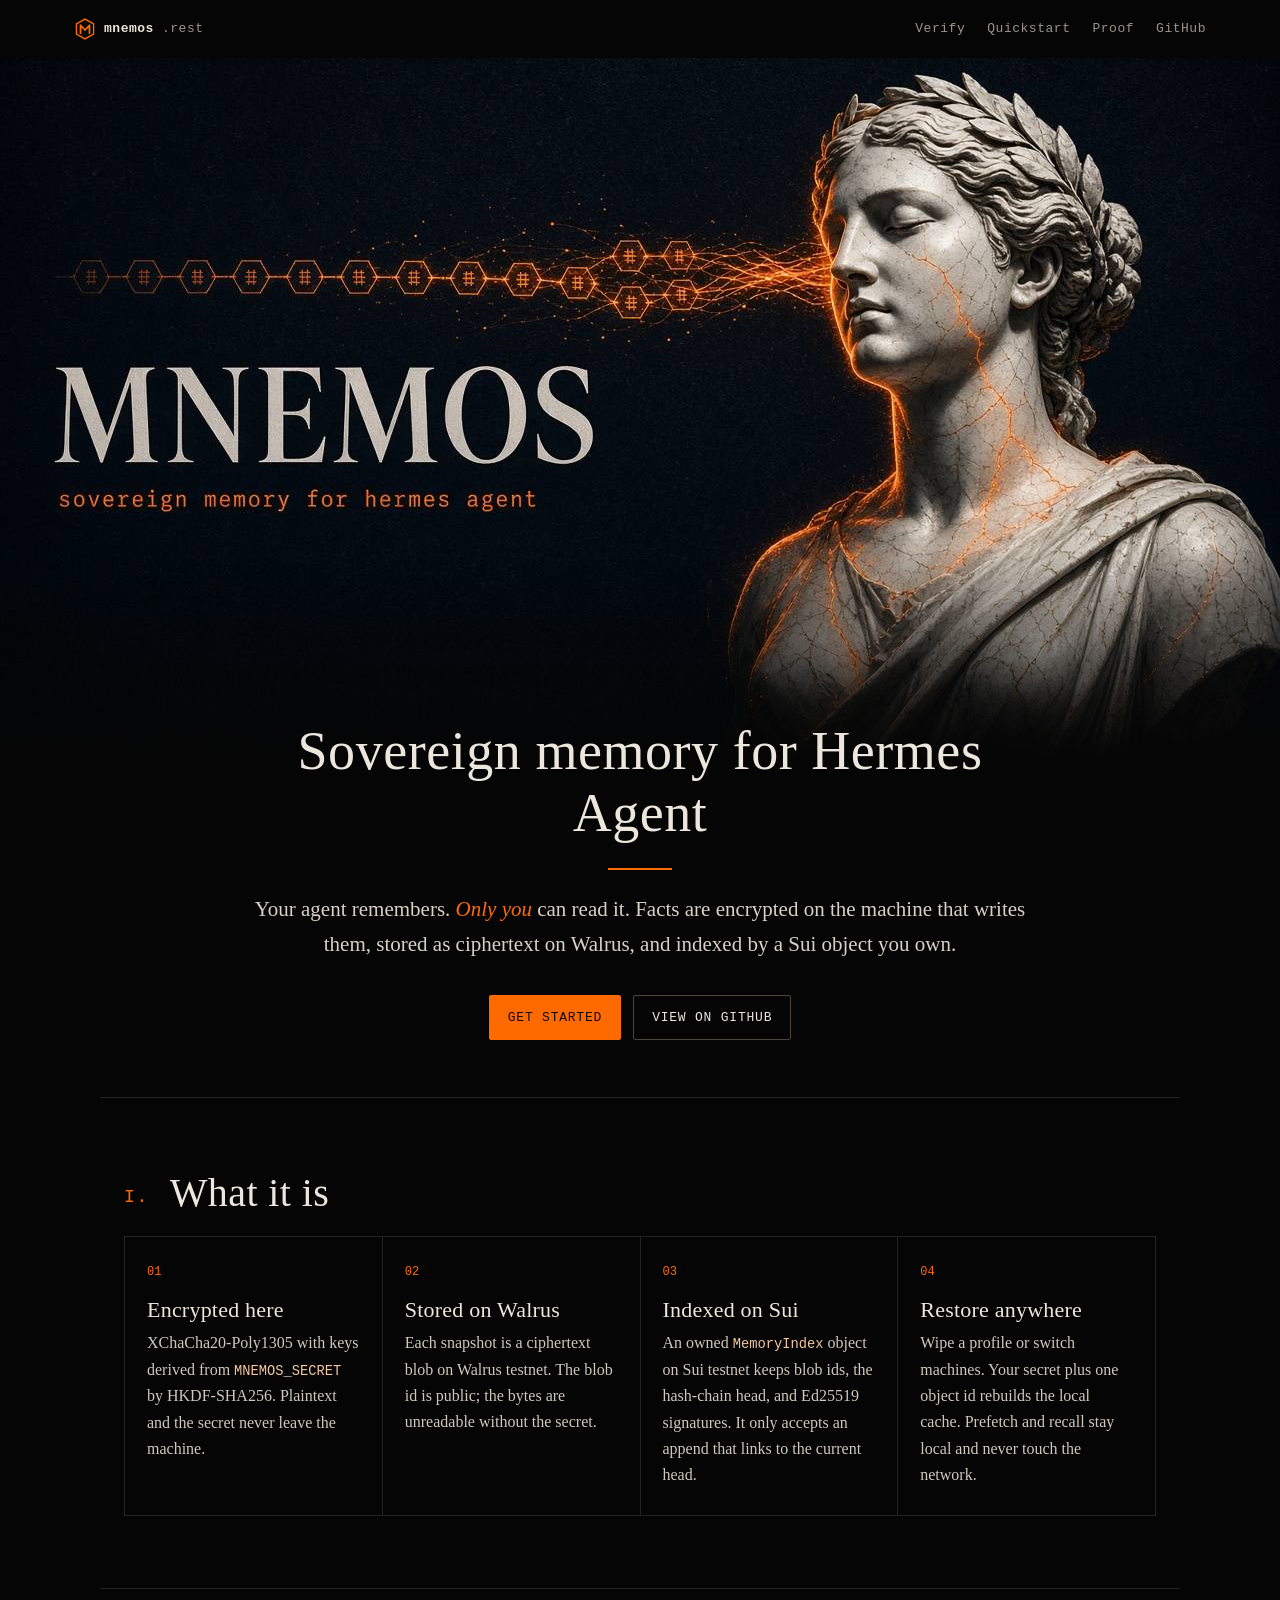
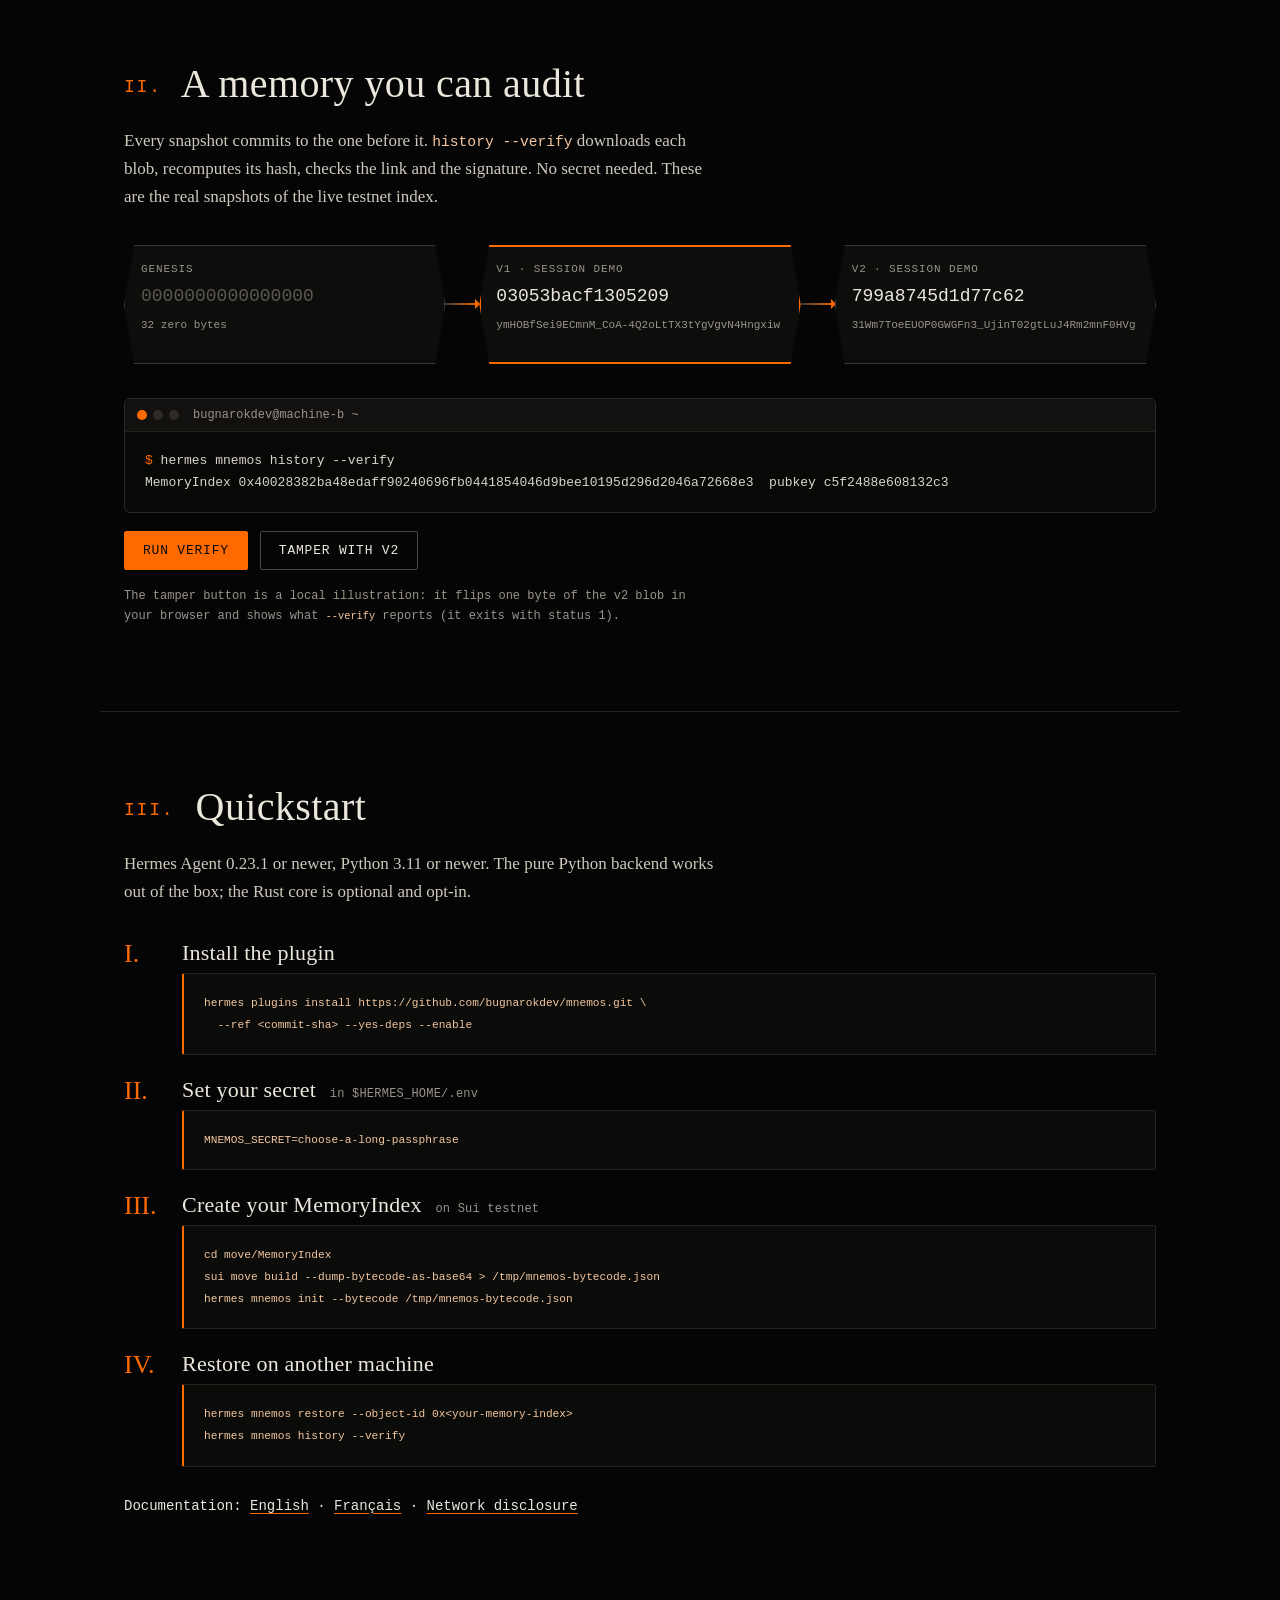
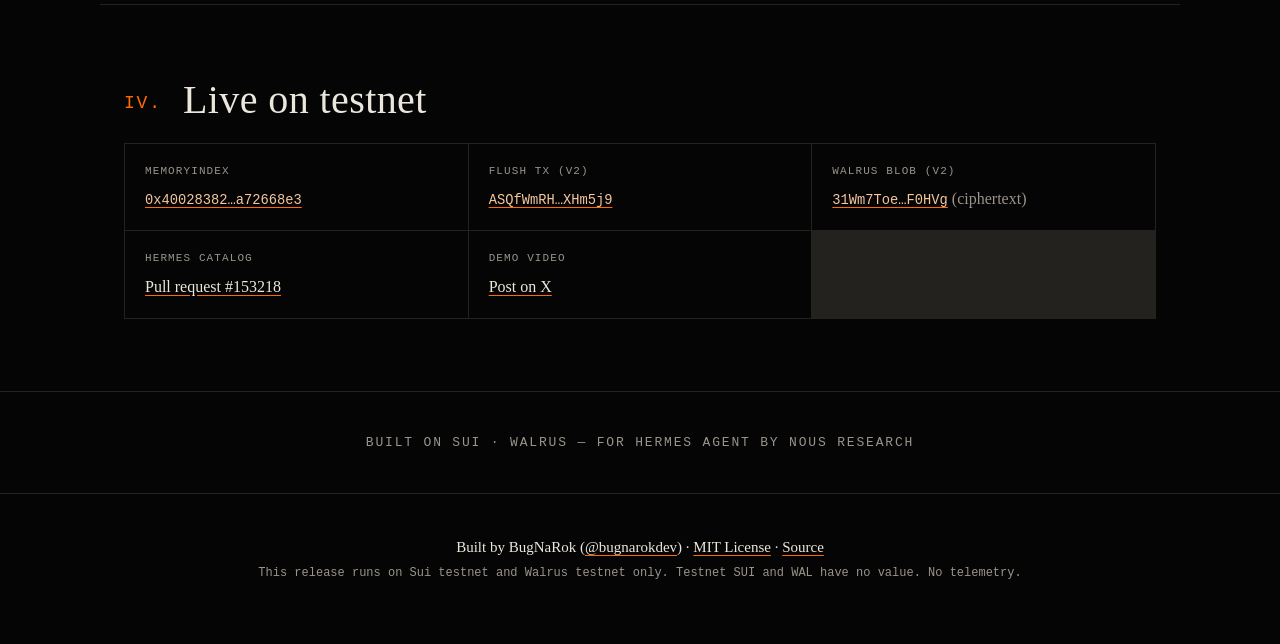
==== index.html @ a29acb84 "Mnemos website for mnemos.rest" ====
<!doctype html>
<html lang="en">
<head>
<meta charset="utf-8">
<meta name="viewport" content="width=device-width, initial-scale=1">
<title>Mnemos · Sovereign memory for Hermes Agent</title>
<meta name="description" content="Mnemos is a memory provider plugin for Hermes Agent: encrypted on your machine, ciphertext blobs on Walrus testnet, a MemoryIndex object on Sui testnet, restorable anywhere.">
<meta name="theme-color" content="#050505">
<link rel="canonical" href="https://mnemos.rest/">
<link rel="icon" href="favicon.svg" type="image/svg+xml">
<meta property="og:type" content="website">
<meta property="og:url" content="https://mnemos.rest/">
<meta property="og:title" content="Mnemos · Sovereign memory for Hermes Agent">
<meta property="og:description" content="Encrypted on your machine. Stored on Walrus. Indexed on Sui. Restore anywhere with your secret and one object id.">
<meta property="og:image" content="https://mnemos.rest/cover.jpg">
<meta property="og:image:width" content="1280">
<meta property="og:image:height" content="720">
<meta property="og:image:alt" content="A marble statue with orange cracks, a chain of hexagonal hash blocks flowing into her mind, and the word MNEMOS.">
<meta name="twitter:card" content="summary_large_image">
<meta name="twitter:site" content="@bugnarokdev">
<meta name="twitter:title" content="Mnemos · Sovereign memory for Hermes Agent">
<meta name="twitter:description" content="Encrypted on your machine. Stored on Walrus. Indexed on Sui. Restore anywhere.">
<meta name="twitter:image" content="https://mnemos.rest/cover.jpg">
<link rel="stylesheet" href="style.css">
</head>
<body>
<a class="skip" href="#main">Skip to content</a>

<header class="hero">
  <nav class="top" aria-label="Primary">
    <a class="brand" href="#top" aria-label="Mnemos home"><img src="favicon.svg" alt="" width="22" height="22"> mnemos<span class="dim">.rest</span></a>
    <ul>
      <li><a href="#chain">Verify</a></li>
      <li><a href="#quickstart">Quickstart</a></li>
      <li><a href="#proof">Proof</a></li>
      <li><a href="https://github.com/bugnarokdev/mnemos">GitHub</a></li>
    </ul>
  </nav>
  <figure class="cover" id="top">
    <picture>
      <source media="(max-width: 820px)" srcset="cover-800.jpg">
      <img src="cover.jpg" width="1280" height="720" alt="A marble statue with orange cracks, a chain of hexagonal hash blocks flowing into her mind, beside the word MNEMOS and the line: sovereign memory for hermes agent." fetchpriority="high">
    </picture>
  </figure>
  <div class="intro">
    <h1><span class="sr">Mnemos: </span>Sovereign memory for Hermes Agent</h1>
    <p class="lede">Your agent remembers. <em>Only you</em> can read it. Facts are encrypted on the machine that writes them, stored as ciphertext on Walrus, and indexed by a Sui object you own.</p>
    <p class="cta">
      <a class="btn" href="#quickstart">Get started</a>
      <a class="btn ghost" href="https://github.com/bugnarokdev/mnemos">View on GitHub</a>
    </p>
  </div>
</header>

<main id="main">

<section class="pillars" aria-labelledby="what">
  <h2 id="what"><span class="num">I.</span> What it is</h2>
  <ol class="grid">
    <li>
      <h3>Encrypted here</h3>
      <p>XChaCha20-Poly1305 with keys derived from <code>MNEMOS_SECRET</code> by HKDF-SHA256. Plaintext and the secret never leave the machine.</p>
    </li>
    <li>
      <h3>Stored on Walrus</h3>
      <p>Each snapshot is a ciphertext blob on Walrus testnet. The blob id is public; the bytes are unreadable without the secret.</p>
    </li>
    <li>
      <h3>Indexed on Sui</h3>
      <p>An owned <code>MemoryIndex</code> object on Sui testnet keeps blob ids, the hash-chain head, and Ed25519 signatures. It only accepts an append that links to the current head.</p>
    </li>
    <li>
      <h3>Restore anywhere</h3>
      <p>Wipe a profile or switch machines. Your secret plus one object id rebuilds the local cache. Prefetch and recall stay local and never touch the network.</p>
    </li>
  </ol>
</section>

<section class="chain" id="chain" aria-labelledby="chain-h">
  <h2 id="chain-h"><span class="num">II.</span> A memory you can audit</h2>
  <p class="sub">Every snapshot commits to the one before it. <code>history --verify</code> downloads each blob, recomputes its hash, checks the link and the signature. No secret needed. These are the real snapshots of the live testnet index.</p>

  <div class="links" role="list" aria-label="Hash chain">
    <div class="block genesis" role="listitem">
      <span class="k">genesis</span>
      <span class="h">0000000000000000</span>
      <span class="b">32 zero bytes</span>
    </div>
    <span class="arrow" aria-hidden="true"></span>
    <div class="block" role="listitem" data-v="1">
      <span class="k">v1 · session demo</span>
      <span class="h">03053bacf1305209</span>
      <span class="b" title="Walrus blob id">ymHOBfSei9ECmnM_CoA-4Q2oLtTX3tYgVgvN4Hngxiw</span>
      <span class="st" aria-live="off"></span>
    </div>
    <span class="arrow" aria-hidden="true"></span>
    <div class="block" role="listitem" data-v="2">
      <span class="k">v2 · session demo</span>
      <span class="h">799a8745d1d77c62</span>
      <span class="b" title="Walrus blob id">31Wm7ToeEUOP0GWGFn3_UjinT02gtLuJ4Rm2mnF0HVg</span>
      <span class="st" aria-live="off"></span>
    </div>
  </div>

  <div class="term" role="region" aria-label="Terminal">
    <div class="bar"><i></i><i></i><i></i><span>bugnarokdev@machine-b ~</span></div>
<pre id="out" aria-live="polite"><span class="p">$</span> hermes mnemos history --verify
MemoryIndex 0x40028382ba48edaff90240696fb0441854046d9bee10195d296d2046a72668e3  pubkey c5f2488e608132c3
v1    <b class="ok">OK</b>     03053bacf1305209  blob ymHOBfSei9ECmnM_CoA-4Q2oLtTX3tYgVgvN4Hngxiw
v2    <b class="ok">OK</b>     799a8745d1d77c62  blob 31Wm7ToeEUOP0GWGFn3_UjinT02gtLuJ4Rm2mnF0HVg
<b class="ok">OK: 2 versions verified</b></pre>
  </div>
  <p class="controls">
    <button type="button" id="run" class="btn">Run verify</button>
    <button type="button" id="tamper" class="btn ghost" aria-pressed="false">Tamper with v2</button>
  </p>
  <p class="note">The tamper button is a local illustration: it flips one byte of the v2 blob in your browser and shows what <code>--verify</code> reports (it exits with status 1).</p>
</section>

<section class="quick" id="quickstart" aria-labelledby="qs">
  <h2 id="qs"><span class="num">III.</span> Quickstart</h2>
  <p class="sub">Hermes Agent 0.23.1 or newer, Python 3.11 or newer. The pure Python backend works out of the box; the Rust core is optional and opt-in.</p>
  <ol class="steps">
    <li>
      <h3>Install the plugin</h3>
<pre><code>hermes plugins install https://github.com/bugnarokdev/mnemos.git \
  --ref &lt;commit-sha&gt; --yes-deps --enable</code></pre>
    </li>
    <li>
      <h3>Set your secret <span class="dim">in $HERMES_HOME/.env</span></h3>
<pre><code>MNEMOS_SECRET=choose-a-long-passphrase</code></pre>
    </li>
    <li>
      <h3>Create your MemoryIndex <span class="dim">on Sui testnet</span></h3>
<pre><code>cd move/MemoryIndex
sui move build --dump-bytecode-as-base64 &gt; /tmp/mnemos-bytecode.json
hermes mnemos init --bytecode /tmp/mnemos-bytecode.json</code></pre>
    </li>
    <li>
      <h3>Restore on another machine</h3>
<pre><code>hermes mnemos restore --object-id 0x&lt;your-memory-index&gt;
hermes mnemos history --verify</code></pre>
    </li>
  </ol>
  <p class="docs">Documentation: <a href="https://github.com/bugnarokdev/mnemos/tree/main/docs/en">English</a> · <a href="https://github.com/bugnarokdev/mnemos/tree/main/docs/fr" hreflang="fr">Français</a> · <a href="https://github.com/bugnarokdev/mnemos#network-disclosure">Network disclosure</a></p>
</section>

<section class="proof" id="proof" aria-labelledby="pf">
  <h2 id="pf"><span class="num">IV.</span> Live on testnet</h2>
  <dl>
    <div><dt>MemoryIndex</dt><dd><a href="https://suiscan.xyz/testnet/object/0x40028382ba48edaff90240696fb0441854046d9bee10195d296d2046a72668e3"><code>0x40028382…a72668e3</code></a></dd></div>
    <div><dt>Flush tx (v2)</dt><dd><a href="https://suiscan.xyz/testnet/tx/ASQfWmRHPvsRpGXAr69Sm8WX4dKEqcAy5w2LnbXHm5j9"><code>ASQfWmRH…XHm5j9</code></a></dd></div>
    <div><dt>Walrus blob (v2)</dt><dd><a href="https://aggregator.walrus-testnet.walrus.space/v1/blobs/31Wm7ToeEUOP0GWGFn3_UjinT02gtLuJ4Rm2mnF0HVg"><code>31Wm7Toe…F0HVg</code></a> <span class="dim">(ciphertext)</span></dd></div>
    <div><dt>Hermes catalog</dt><dd><a href="https://github.com/NousResearch/hermes-agent/pull/153218">Pull request #153218</a></dd></div>
    <div><dt>Demo video</dt><dd><a href="https://x.com/bugnarokdev/status/2120415906962583646">Post on X</a></dd></div>
  </dl>
</section>

<p class="built">Built on Sui · Walrus — for Hermes Agent by Nous Research</p>

</main>

<footer>
  <p>Built by BugNaRok (<a href="https://x.com/bugnarokdev">@bugnarokdev</a>) · <a href="https://github.com/bugnarokdev/mnemos/blob/main/LICENSE">MIT License</a> · <a href="https://github.com/bugnarokdev/mnemos">Source</a></p>
  <p class="dim">This release runs on Sui testnet and Walrus testnet only. Testnet SUI and WAL have no value. No telemetry.</p>
</footer>

<script src="app.js" defer></script>
</body>
</html>
---- style.css ----
:root {
  --bg: #050505;
  --bg2: #0d0d0c;
  --ink: #ece7dc;
  --mute: #9a948a;
  --line: #24221f;
  --or: #FF6A00;
  --ok: #7bd88f;
  --bad: #ff5a4a;
  --serif: "Cormorant Garamond", "EB Garamond", Garamond, "Iowan Old Style", "Palatino Linotype", Palatino, "Book Antiqua", Georgia, serif;
  --mono: ui-monospace, "JetBrains Mono", "SFMono-Regular", Menlo, Consolas, "Liberation Mono", monospace;
}
* { box-sizing: border-box; }
html { scroll-behavior: smooth; }
body {
  margin: 0;
  background: var(--bg);
  color: var(--ink);
  font: 17px/1.65 var(--serif);
  -webkit-font-smoothing: antialiased;
  background-image: radial-gradient(1200px 600px at 80% -10%, rgba(255,106,0,.07), transparent 60%);
}
a { color: var(--ink); text-decoration-color: var(--or); text-underline-offset: 3px; }
a:hover { color: var(--or); }
a:focus-visible, button:focus-visible { outline: 2px solid var(--or); outline-offset: 3px; }
code, pre, .k, .h, .b, .st, nav, .num, .btn, dt, .built, .note { font-family: var(--mono); }
code { font-size: .86em; color: #f4c79f; }
.dim { color: var(--mute); font-weight: 400; }
.sr { position: absolute; width: 1px; height: 1px; overflow: hidden; clip: rect(0 0 0 0); white-space: nowrap; }
.skip { position: absolute; left: -999px; top: 0; background: var(--or); color: #000; padding: .5em 1em; z-index: 10; }
.skip:focus { left: 1em; }

.top {
  display: flex; justify-content: space-between; align-items: center;
  max-width: 1180px; margin: 0 auto; padding: 18px 24px; font-size: 13px; letter-spacing: .04em;
}
.brand { display: inline-flex; align-items: center; gap: 8px; text-decoration: none; font-weight: 600; }
.top ul { display: flex; gap: 22px; list-style: none; margin: 0; padding: 0; }
.top ul a { text-decoration: none; color: var(--mute); }
.top ul a:hover { color: var(--or); }

.cover { margin: 0; position: relative; }
.cover img { display: block; width: 100%; height: auto; max-height: 78vh; object-fit: cover; object-position: center; }
.cover::after { content: ""; position: absolute; inset: auto 0 0 0; height: 30%; background: linear-gradient(transparent, var(--bg)); }

.intro { max-width: 820px; margin: -40px auto 0; padding: 0 24px 40px; position: relative; text-align: center; }
h1, h2, h3 { font-weight: 500; letter-spacing: .01em; line-height: 1.15; }
h1 { font-size: clamp(30px, 4.6vw, 54px); margin: 0 0 .4em; }
h1::after { content: ""; display: block; width: 64px; height: 2px; background: var(--or); margin: .45em auto 0; }
.lede { font-size: clamp(18px, 2vw, 21px); color: #d8d2c6; margin: 0 auto 1.6em; }
.lede em { color: var(--or); font-style: italic; }
.cta, .controls { display: flex; gap: 12px; justify-content: center; flex-wrap: wrap; }

.btn {
  display: inline-block; font-size: 13px; letter-spacing: .06em; text-transform: uppercase;
  padding: 11px 18px; border: 1px solid var(--or); background: var(--or); color: #0a0a0a;
  text-decoration: none; border-radius: 2px; transition: background .2s, color .2s;
}
.btn:hover { background: transparent; color: var(--or); }
.btn.ghost { background: transparent; color: var(--ink); border-color: #4a463f; }
.btn.ghost:hover { border-color: var(--or); color: var(--or); }

main section { max-width: 1080px; margin: 0 auto; padding: 72px 24px; border-top: 1px solid var(--line); }
h2 { font-size: clamp(28px, 3.4vw, 40px); margin: 0 0 .5em; }
.num { color: var(--or); font-size: .45em; vertical-align: middle; margin-right: .6em; letter-spacing: .1em; }
.sub { color: #cfc9bd; max-width: 70ch; margin: 0 0 2em; }
h3 { font-size: 22px; margin: 0 0 .35em; }

.grid { list-style: none; padding: 0; margin: 0; display: grid; grid-template-columns: repeat(auto-fit, minmax(220px, 1fr)); gap: 1px; background: var(--line); border: 1px solid var(--line); counter-reset: p; }
.grid li { background: var(--bg); padding: 26px 22px; counter-increment: p; position: relative; }
.grid li::before { content: "0" counter(p); font-family: var(--mono); font-size: 12px; color: var(--or); display: block; margin-bottom: 14px; }
.grid p { margin: 0; color: #cfc9bd; font-size: 16px; }

.links { display: flex; align-items: stretch; gap: 0; margin: 0 0 28px; overflow-x: auto; padding-bottom: 6px; }
.block {
  flex: 1 1 0; min-width: 200px; border: 1px solid #3a3631; padding: 14px 16px; background: var(--bg2);
  display: flex; flex-direction: column; gap: 4px; position: relative; transition: border-color .4s, box-shadow .4s;
  clip-path: polygon(10px 0, calc(100% - 10px) 0, 100% 50%, calc(100% - 10px) 100%, 10px 100%, 0 50%);
}
.block .k { font-size: 11px; color: var(--mute); text-transform: uppercase; letter-spacing: .08em; }
.block .h { font-size: 18px; color: var(--ink); }
.block .b { font-size: 11px; color: var(--mute); overflow: hidden; text-overflow: ellipsis; white-space: nowrap; }
.block .st { font-size: 11px; height: 1em; letter-spacing: .1em; }
.block.genesis .h { color: #5d5850; }
.block.busy { border-color: var(--or); box-shadow: inset 0 0 0 1px var(--or); }
.block.ok { border-color: var(--ok); }
.block.ok .st { color: var(--ok); }
.block.bad { border-color: var(--bad); box-shadow: inset 0 0 0 1px var(--bad); }
.block.bad .st { color: var(--bad); }
.block.forged .b { color: var(--bad); text-decoration: line-through; }
.arrow { flex: 0 0 34px; align-self: center; height: 2px; background: linear-gradient(90deg, #3a3631, var(--or)); position: relative; }
.arrow::after { content: ""; position: absolute; right: -1px; top: -4px; border: 5px solid transparent; border-left-color: var(--or); border-right: 0; }

.term { border: 1px solid #2c2925; background: #080807; border-radius: 6px; overflow: hidden; }
.bar { display: flex; align-items: center; gap: 6px; padding: 9px 12px; background: #121110; border-bottom: 1px solid #23211e; font: 12px var(--mono); color: var(--mute); }
.bar i { width: 10px; height: 10px; border-radius: 50%; background: #2e2b27; }
.bar i:first-child { background: var(--or); }
.bar span { margin-left: 8px; }
pre { margin: 0; padding: 18px 20px; overflow-x: auto; font-size: 13px; line-height: 1.7; color: #d9d4c9; }
pre .p { color: var(--or); }
pre .ok { color: var(--ok); font-weight: 600; }
pre .bad { color: var(--bad); font-weight: 600; }
.controls { justify-content: flex-start; margin-top: 18px; }
.note { font-size: 12px; color: var(--mute); max-width: 80ch; }

.steps { list-style: none; padding: 0; margin: 0; counter-reset: s; display: grid; gap: 22px; }
.steps li { counter-increment: s; display: grid; grid-template-columns: 48px 1fr; column-gap: 10px; }
.steps li::before { content: counter(s, upper-roman) "."; font-family: var(--serif); font-size: 26px; color: var(--or); grid-row: span 2; line-height: 1.1; }
.steps pre { background: #0b0b0a; border: 1px solid var(--line); border-left: 2px solid var(--or); border-radius: 2px; }
.steps h3 .dim { font-family: var(--mono); font-size: 12px; margin-left: 8px; }
.docs { margin-top: 2em; font-family: var(--mono); font-size: 14px; }

.proof dl { margin: 0; display: grid; grid-template-columns: repeat(auto-fit, minmax(280px, 1fr)); gap: 1px; background: var(--line); border: 1px solid var(--line); }
.proof dl div { background: var(--bg); padding: 18px 20px; }
dt { font-size: 11px; color: var(--mute); text-transform: uppercase; letter-spacing: .1em; margin-bottom: 6px; }
dd { margin: 0; font-size: 16px; }

.built { text-align: center; font-size: 13px; letter-spacing: .14em; text-transform: uppercase; color: var(--mute); padding: 40px 24px; margin: 0; border-top: 1px solid var(--line); border-bottom: 1px solid var(--line); }

footer { max-width: 1080px; margin: 0 auto; padding: 36px 24px 56px; text-align: center; font-size: 15px; }
footer p { margin: .3em 0; }
footer .dim { font-family: var(--mono); font-size: 12px; }

@media (max-width: 720px) {
  .top ul { gap: 14px; }
  .top ul li:nth-child(3) { display: none; }
  .intro { margin-top: -10px; }
  .links { flex-direction: column; }
  .arrow { width: 2px; height: 22px; flex-basis: 22px; background: linear-gradient(#3a3631, var(--or)); }
  .arrow::after { right: -4px; top: auto; bottom: -1px; border: 5px solid transparent; border-top-color: var(--or); border-bottom: 0; }
  .block { clip-path: none; min-width: 0; }
  .steps li { grid-template-columns: 34px 1fr; }
}
@media (prefers-reduced-motion: reduce) {
  html { scroll-behavior: auto; }
  * { transition: none !important; animation: none !important; }
}
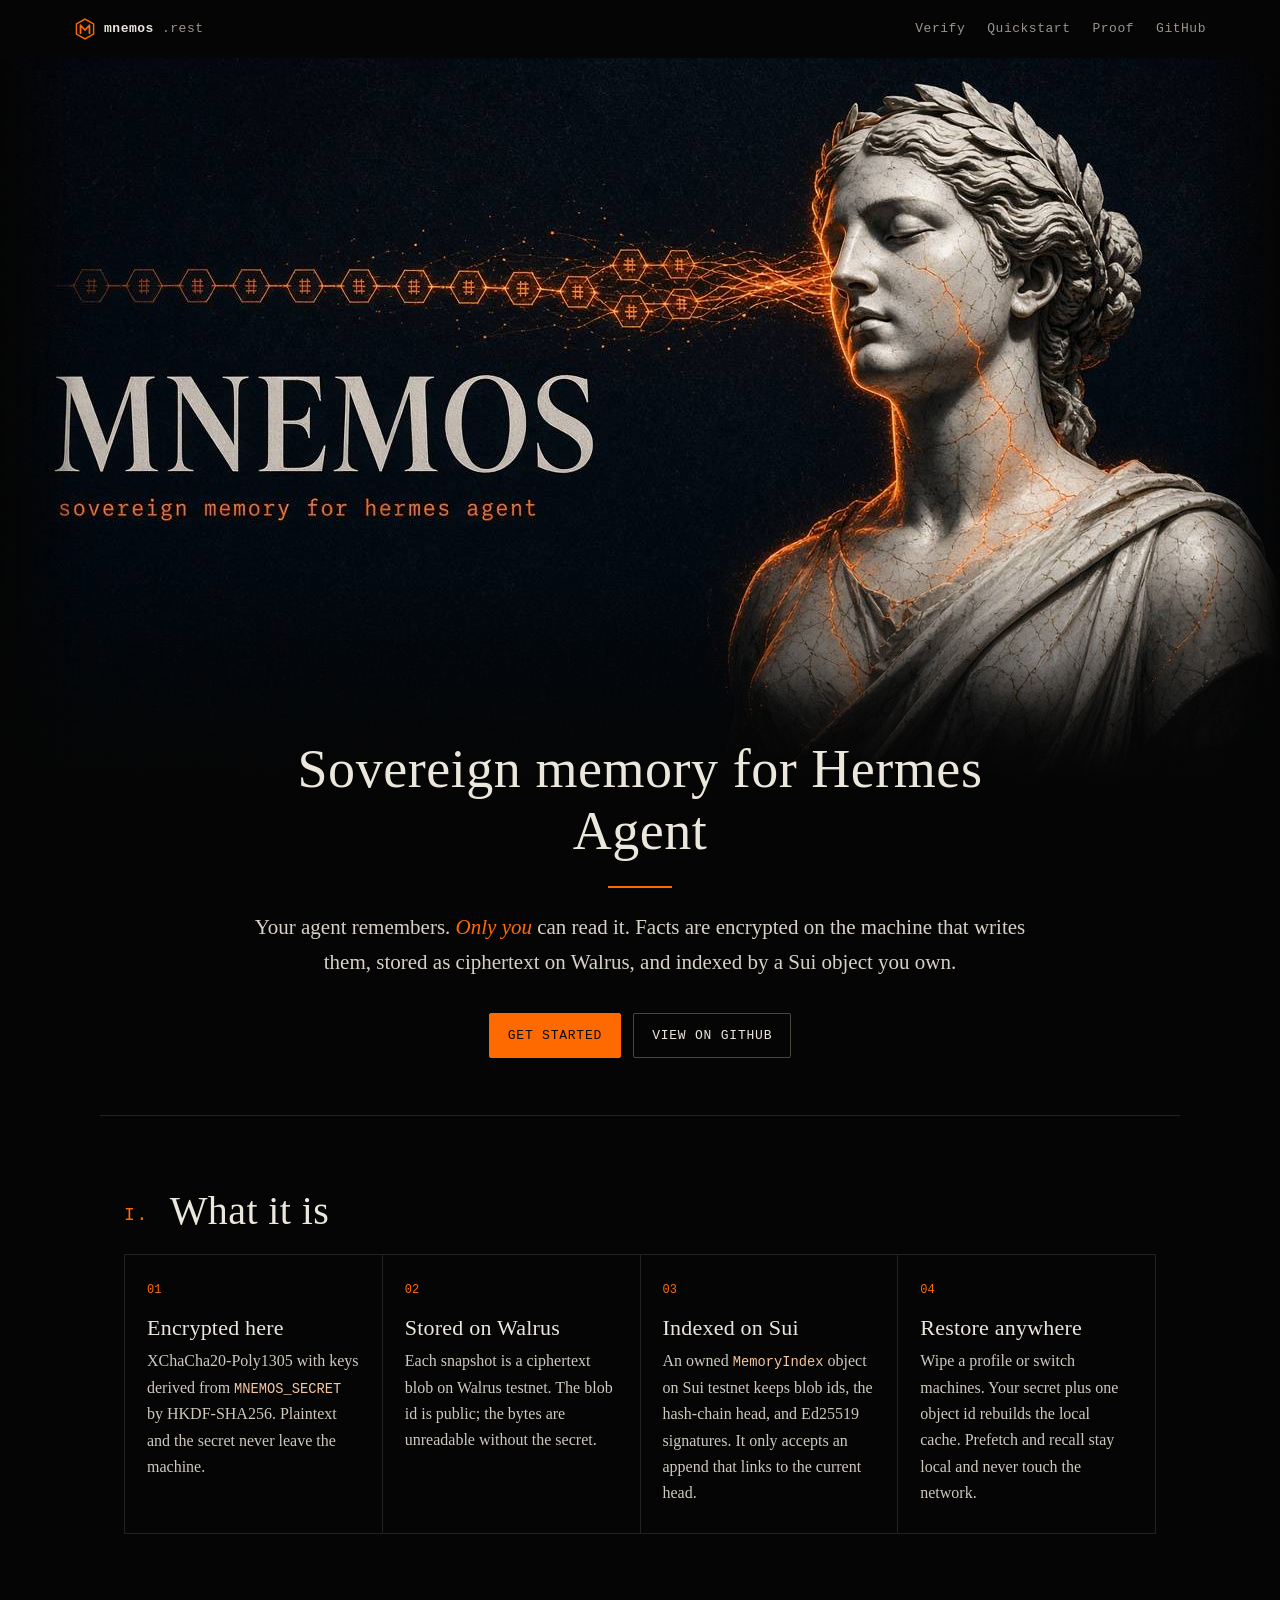
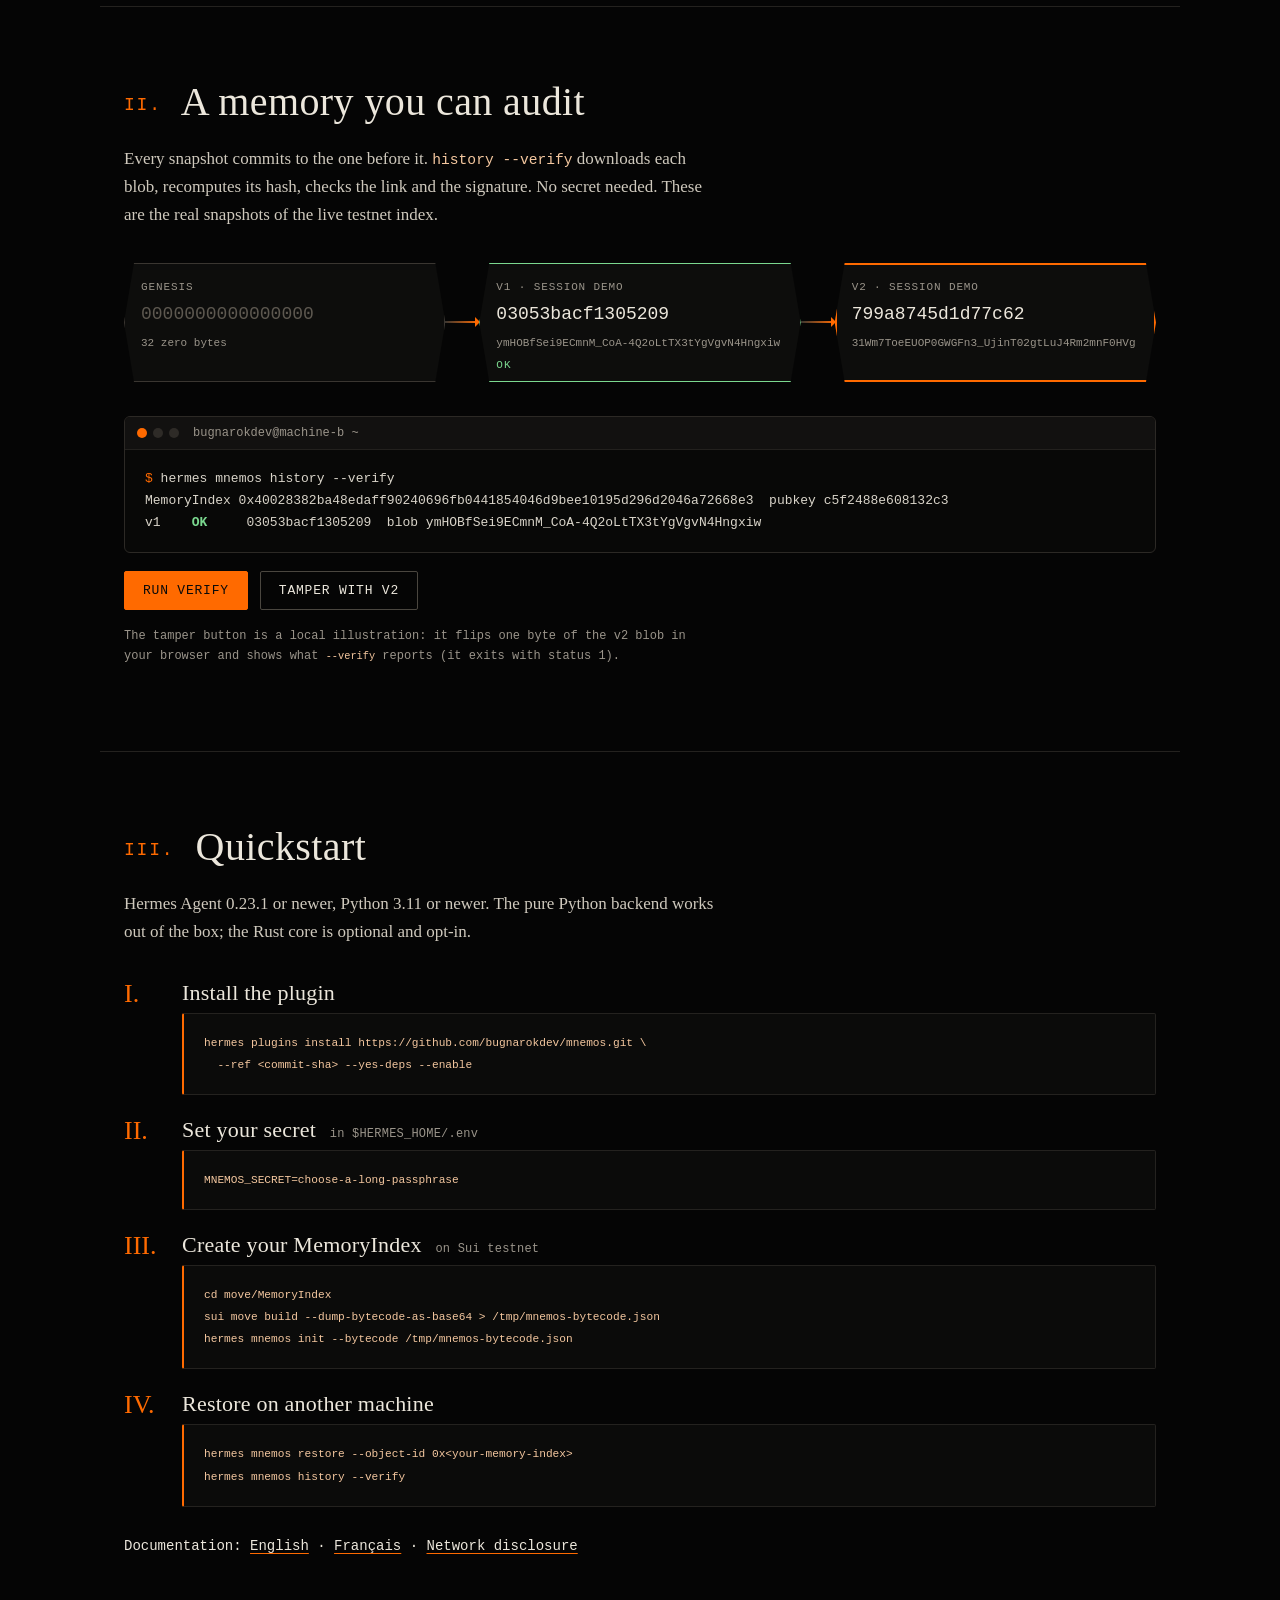
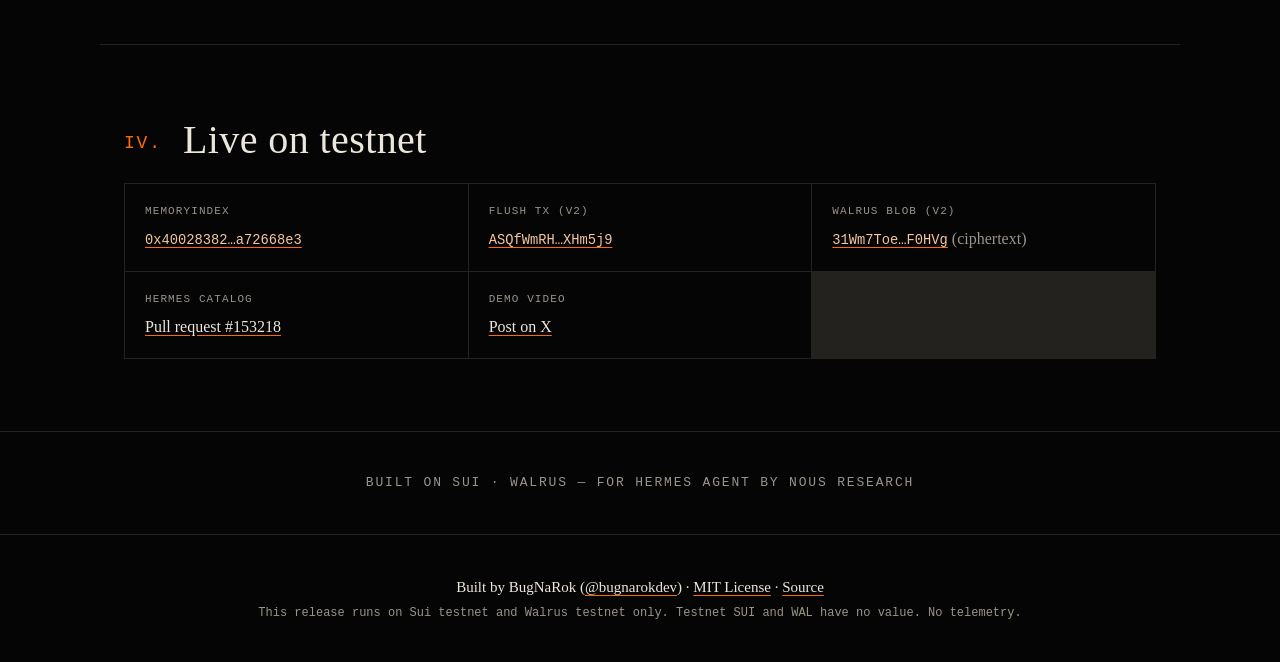
==== commit 74bdd1f5: "Open external links in a new tab" ====
--- a/index.html
+++ b/index.html
@@ -33,7 +33,7 @@
       <li><a href="#chain">Verify</a></li>
       <li><a href="#quickstart">Quickstart</a></li>
       <li><a href="#proof">Proof</a></li>
-      <li><a href="https://github.com/bugnarokdev/mnemos">GitHub</a></li>
+      <li><a href="https://github.com/bugnarokdev/mnemos" target="_blank" rel="noopener noreferrer">GitHub</a></li>
     </ul>
   </nav>
   <figure class="cover" id="top">
@@ -47,7 +47,7 @@
     <p class="lede">Your agent remembers. <em>Only you</em> can read it. Facts are encrypted on the machine that writes them, stored as ciphertext on Walrus, and indexed by a Sui object you own.</p>
     <p class="cta">
       <a class="btn" href="#quickstart">Get started</a>
-      <a class="btn ghost" href="https://github.com/bugnarokdev/mnemos">View on GitHub</a>
+      <a class="btn ghost" href="https://github.com/bugnarokdev/mnemos" target="_blank" rel="noopener noreferrer">View on GitHub</a>
     </p>
   </div>
 </header>
@@ -142,17 +142,17 @@
 hermes mnemos history --verify</code></pre>
     </li>
   </ol>
-  <p class="docs">Documentation: <a href="https://github.com/bugnarokdev/mnemos/tree/main/docs/en">English</a> · <a href="https://github.com/bugnarokdev/mnemos/tree/main/docs/fr" hreflang="fr">Français</a> · <a href="https://github.com/bugnarokdev/mnemos#network-disclosure">Network disclosure</a></p>
+  <p class="docs">Documentation: <a href="https://github.com/bugnarokdev/mnemos/tree/main/docs/en" target="_blank" rel="noopener noreferrer">English</a> · <a href="https://github.com/bugnarokdev/mnemos/tree/main/docs/fr" hreflang="fr" target="_blank" rel="noopener noreferrer">Français</a> · <a href="https://github.com/bugnarokdev/mnemos#network-disclosure" target="_blank" rel="noopener noreferrer">Network disclosure</a></p>
 </section>
 
 <section class="proof" id="proof" aria-labelledby="pf">
   <h2 id="pf"><span class="num">IV.</span> Live on testnet</h2>
   <dl>
-    <div><dt>MemoryIndex</dt><dd><a href="https://suiscan.xyz/testnet/object/0x40028382ba48edaff90240696fb0441854046d9bee10195d296d2046a72668e3"><code>0x40028382…a72668e3</code></a></dd></div>
-    <div><dt>Flush tx (v2)</dt><dd><a href="https://suiscan.xyz/testnet/tx/ASQfWmRHPvsRpGXAr69Sm8WX4dKEqcAy5w2LnbXHm5j9"><code>ASQfWmRH…XHm5j9</code></a></dd></div>
-    <div><dt>Walrus blob (v2)</dt><dd><a href="https://aggregator.walrus-testnet.walrus.space/v1/blobs/31Wm7ToeEUOP0GWGFn3_UjinT02gtLuJ4Rm2mnF0HVg"><code>31Wm7Toe…F0HVg</code></a> <span class="dim">(ciphertext)</span></dd></div>
-    <div><dt>Hermes catalog</dt><dd><a href="https://github.com/NousResearch/hermes-agent/pull/153218">Pull request #153218</a></dd></div>
-    <div><dt>Demo video</dt><dd><a href="https://x.com/bugnarokdev/status/2120415906962583646">Post on X</a></dd></div>
+    <div><dt>MemoryIndex</dt><dd><a href="https://suiscan.xyz/testnet/object/0x40028382ba48edaff90240696fb0441854046d9bee10195d296d2046a72668e3" target="_blank" rel="noopener noreferrer"><code>0x40028382…a72668e3</code></a></dd></div>
+    <div><dt>Flush tx (v2)</dt><dd><a href="https://suiscan.xyz/testnet/tx/ASQfWmRHPvsRpGXAr69Sm8WX4dKEqcAy5w2LnbXHm5j9" target="_blank" rel="noopener noreferrer"><code>ASQfWmRH…XHm5j9</code></a></dd></div>
+    <div><dt>Walrus blob (v2)</dt><dd><a href="https://aggregator.walrus-testnet.walrus.space/v1/blobs/31Wm7ToeEUOP0GWGFn3_UjinT02gtLuJ4Rm2mnF0HVg" target="_blank" rel="noopener noreferrer"><code>31Wm7Toe…F0HVg</code></a> <span class="dim">(ciphertext)</span></dd></div>
+    <div><dt>Hermes catalog</dt><dd><a href="https://github.com/NousResearch/hermes-agent/pull/153218" target="_blank" rel="noopener noreferrer">Pull request #153218</a></dd></div>
+    <div><dt>Demo video</dt><dd><a href="https://x.com/bugnarokdev/status/2120415906962583646" target="_blank" rel="noopener noreferrer">Post on X</a></dd></div>
   </dl>
 </section>
 
@@ -161,7 +161,7 @@
 </main>
 
 <footer>
-  <p>Built by BugNaRok (<a href="https://x.com/bugnarokdev">@bugnarokdev</a>) · <a href="https://github.com/bugnarokdev/mnemos/blob/main/LICENSE">MIT License</a> · <a href="https://github.com/bugnarokdev/mnemos">Source</a></p>
+  <p>Built by BugNaRok (<a href="https://x.com/bugnarokdev" target="_blank" rel="noopener noreferrer">@bugnarokdev</a>) · <a href="https://github.com/bugnarokdev/mnemos/blob/main/LICENSE" target="_blank" rel="noopener noreferrer">MIT License</a> · <a href="https://github.com/bugnarokdev/mnemos" target="_blank" rel="noopener noreferrer">Source</a></p>
   <p class="dim">This release runs on Sui testnet and Walrus testnet only. Testnet SUI and WAL have no value. No telemetry.</p>
 </footer>
 
--- a/style.css
+++ b/style.css
@@ -39,8 +39,11 @@
 .top ul a { text-decoration: none; color: var(--mute); }
 .top ul a:hover { color: var(--or); }
 
-.cover { margin: 0; position: relative; }
-.cover img { display: block; width: 100%; height: auto; max-height: 78vh; object-fit: cover; object-position: center; }
+.cover { margin: 0 auto; position: relative; width: 100%; max-width: min(1600px, calc(88vh * 16 / 9)); }
+.cover img { display: block; width: 100%; height: auto; aspect-ratio: 16 / 9; object-fit: contain;
+  -webkit-mask-image: linear-gradient(90deg, transparent 0, #000 6%, #000 94%, transparent 100%);
+          mask-image: linear-gradient(90deg, transparent 0, #000 6%, #000 94%, transparent 100%); }
+@media (max-width: 1100px) { .cover img { -webkit-mask-image: none; mask-image: none; } }
 .cover::after { content: ""; position: absolute; inset: auto 0 0 0; height: 30%; background: linear-gradient(transparent, var(--bg)); }
 
 .intro { max-width: 820px; margin: -40px auto 0; padding: 0 24px 40px; position: relative; text-align: center; }
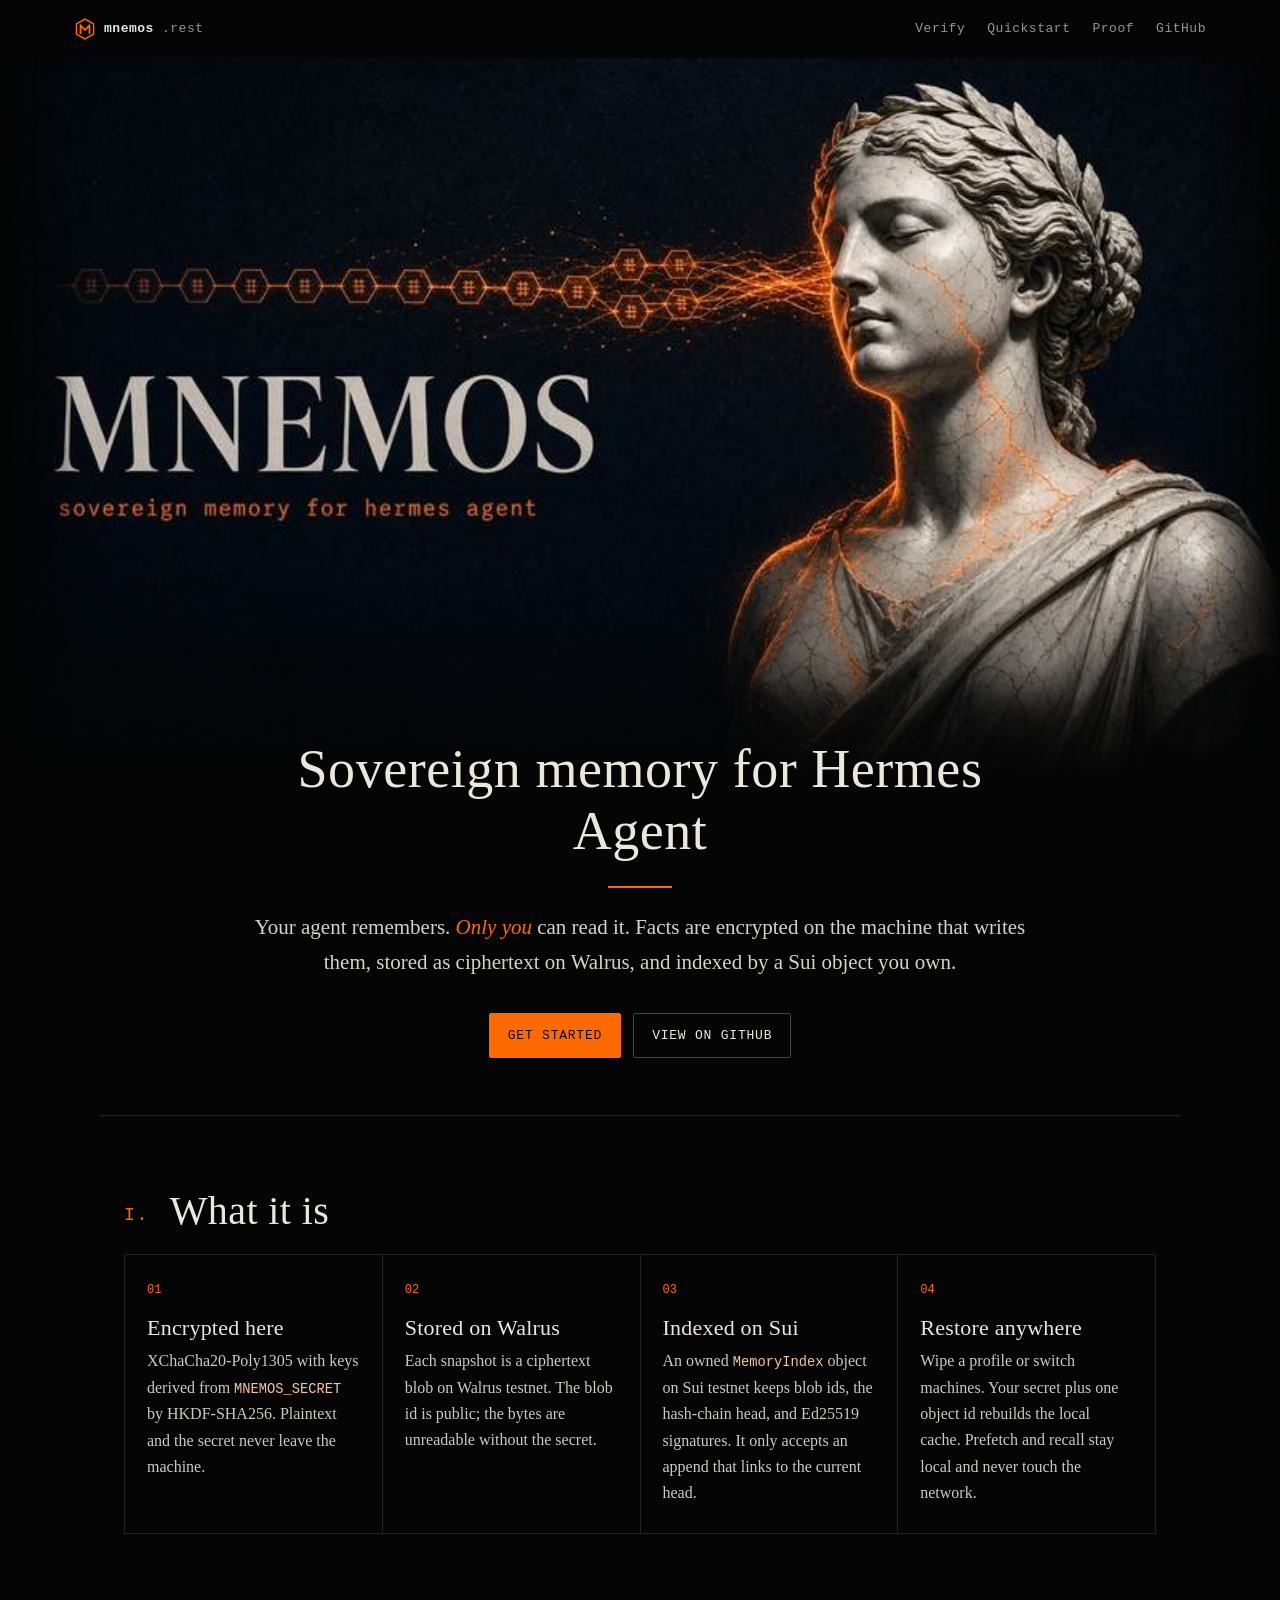
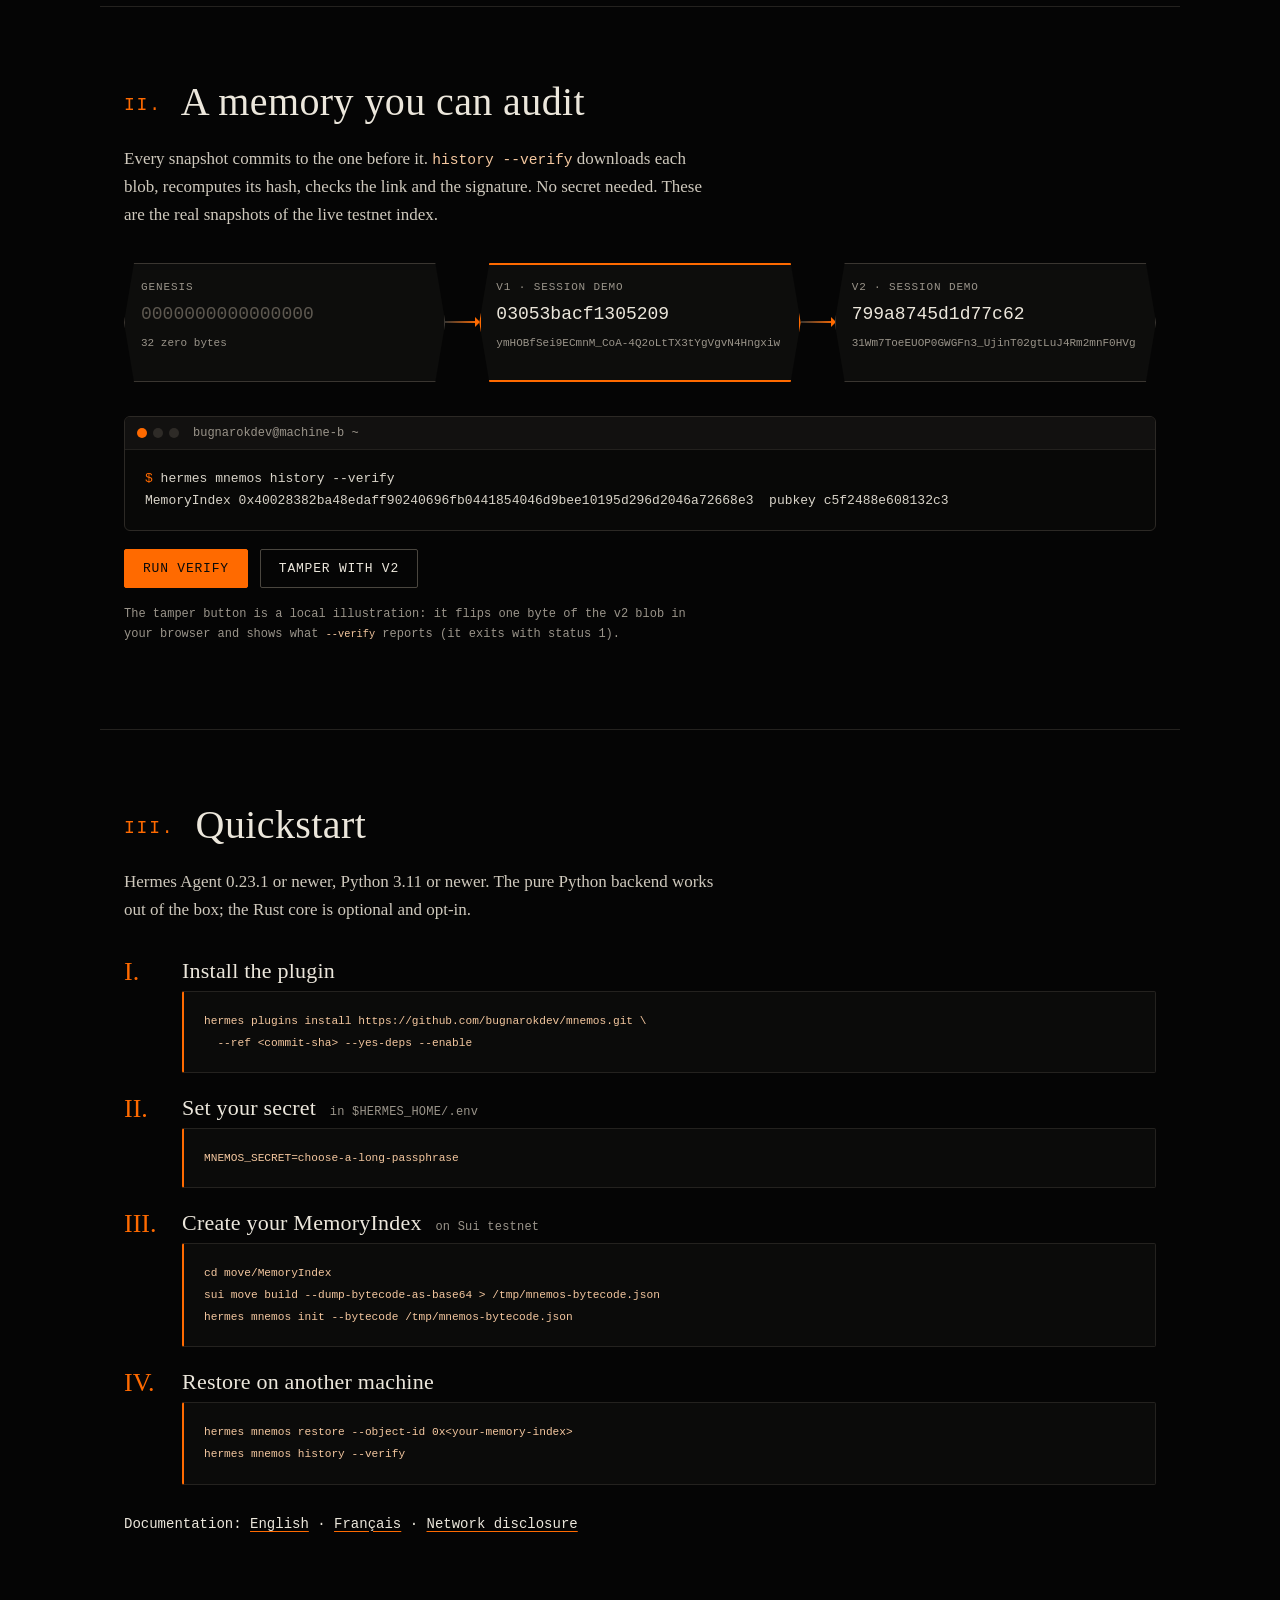
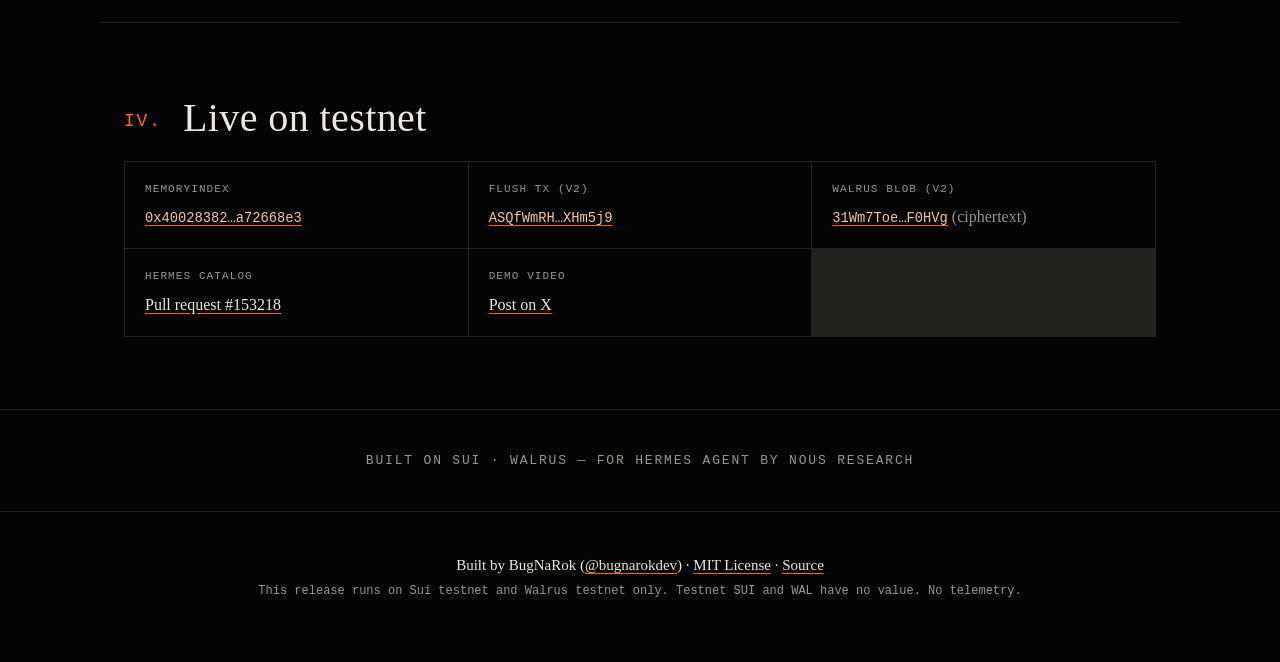
==== commit 22892aea: "Use SuiVision for testnet links" ====
--- a/index.html
+++ b/index.html
@@ -148,8 +148,8 @@
 <section class="proof" id="proof" aria-labelledby="pf">
   <h2 id="pf"><span class="num">IV.</span> Live on testnet</h2>
   <dl>
-    <div><dt>MemoryIndex</dt><dd><a href="https://suiscan.xyz/testnet/object/0x40028382ba48edaff90240696fb0441854046d9bee10195d296d2046a72668e3" target="_blank" rel="noopener noreferrer"><code>0x40028382…a72668e3</code></a></dd></div>
-    <div><dt>Flush tx (v2)</dt><dd><a href="https://suiscan.xyz/testnet/tx/ASQfWmRHPvsRpGXAr69Sm8WX4dKEqcAy5w2LnbXHm5j9" target="_blank" rel="noopener noreferrer"><code>ASQfWmRH…XHm5j9</code></a></dd></div>
+    <div><dt>MemoryIndex</dt><dd><a href="https://testnet.suivision.xyz/object/0x40028382ba48edaff90240696fb0441854046d9bee10195d296d2046a72668e3" target="_blank" rel="noopener noreferrer"><code>0x40028382…a72668e3</code></a></dd></div>
+    <div><dt>Flush tx (v2)</dt><dd><a href="https://testnet.suivision.xyz/txblock/ASQfWmRHPvsRpGXAr69Sm8WX4dKEqcAy5w2LnbXHm5j9" target="_blank" rel="noopener noreferrer"><code>ASQfWmRH…XHm5j9</code></a></dd></div>
     <div><dt>Walrus blob (v2)</dt><dd><a href="https://aggregator.walrus-testnet.walrus.space/v1/blobs/31Wm7ToeEUOP0GWGFn3_UjinT02gtLuJ4Rm2mnF0HVg" target="_blank" rel="noopener noreferrer"><code>31Wm7Toe…F0HVg</code></a> <span class="dim">(ciphertext)</span></dd></div>
     <div><dt>Hermes catalog</dt><dd><a href="https://github.com/NousResearch/hermes-agent/pull/153218" target="_blank" rel="noopener noreferrer">Pull request #153218</a></dd></div>
     <div><dt>Demo video</dt><dd><a href="https://x.com/bugnarokdev/status/2120415906962583646" target="_blank" rel="noopener noreferrer">Post on X</a></dd></div>
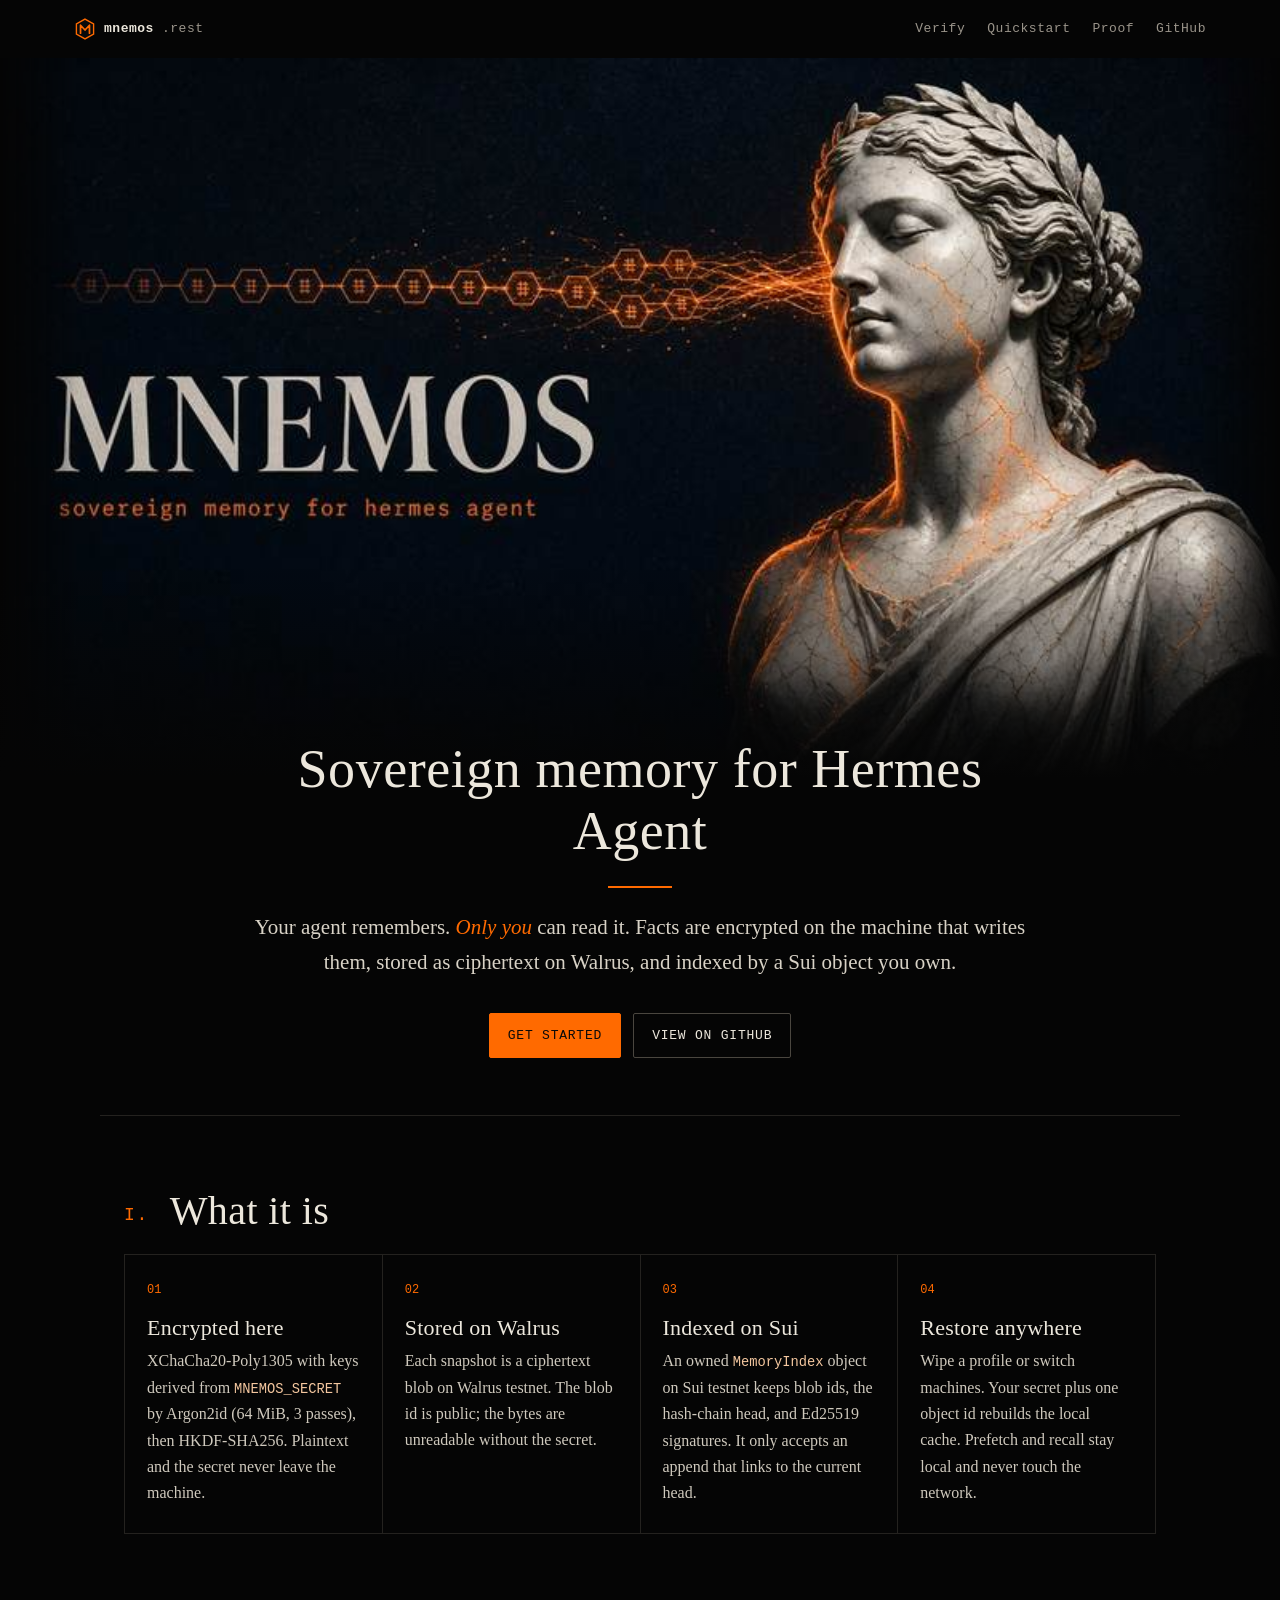
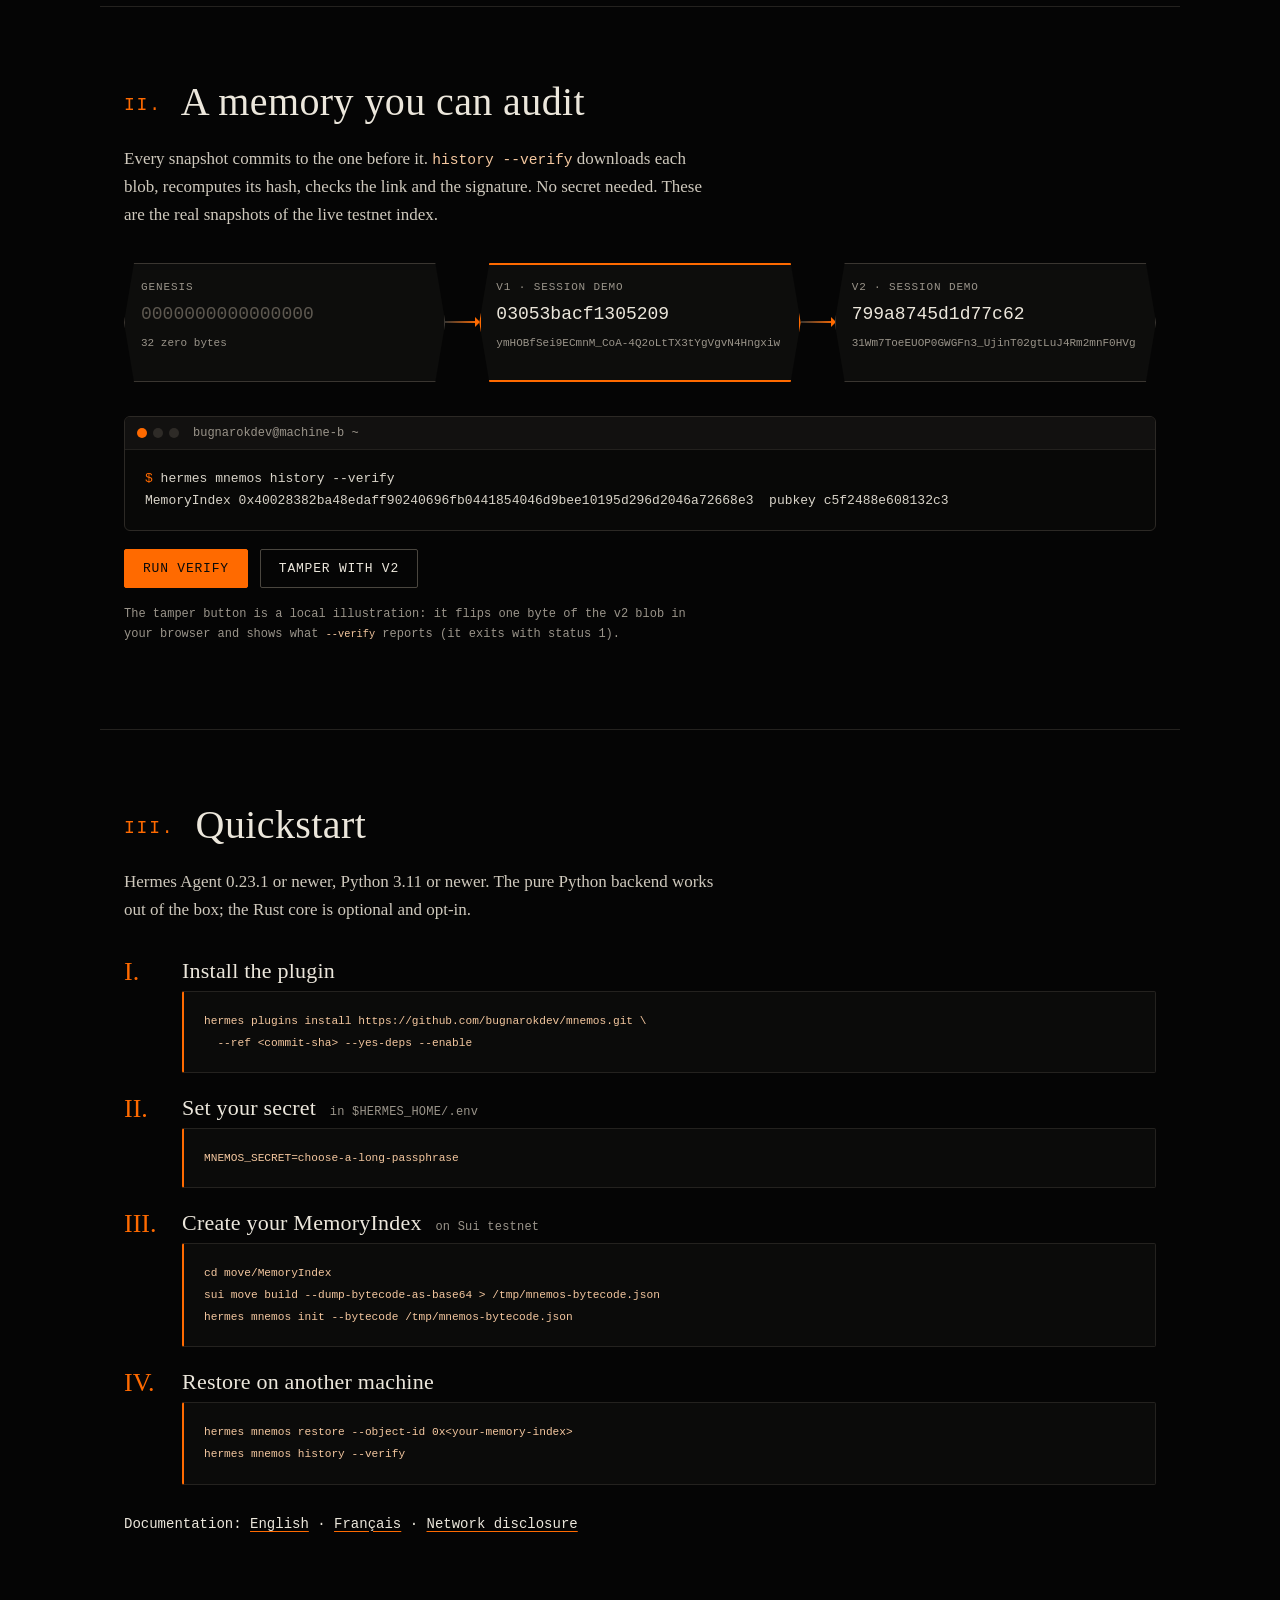
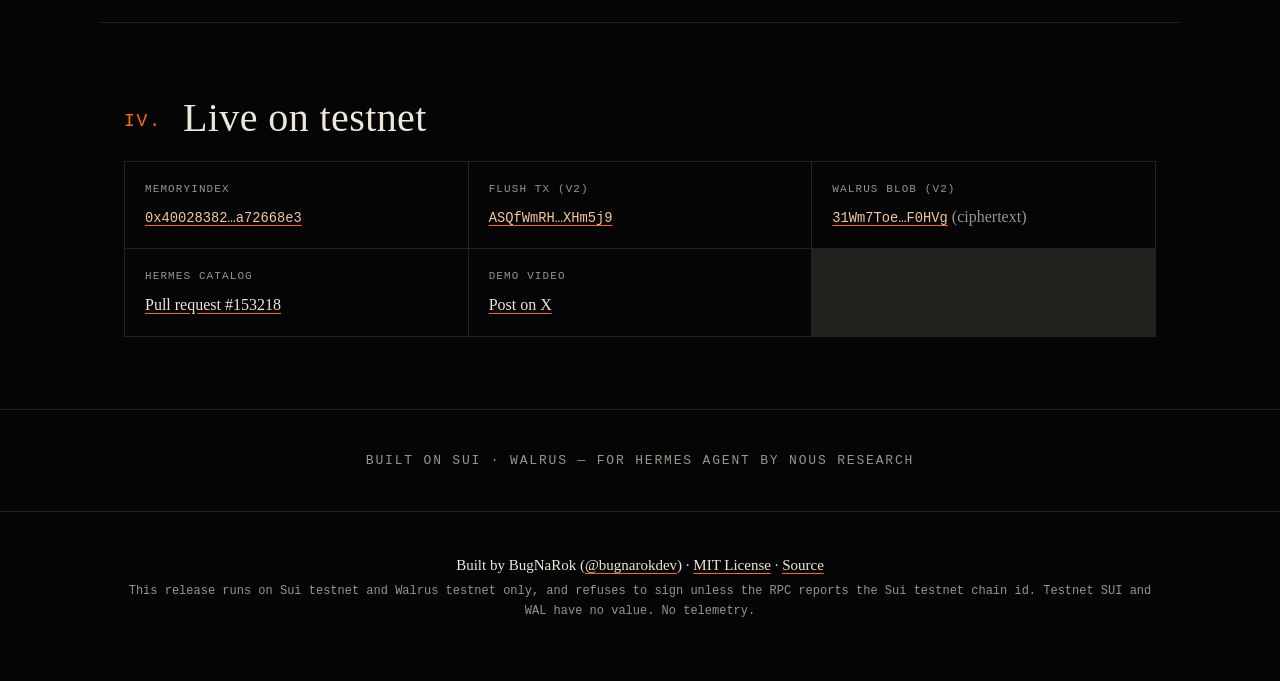
==== commit 2c7cde5b: "Describe Argon2id keys and the testnet chain guard" ====
--- a/index.html
+++ b/index.html
@@ -59,7 +59,7 @@
   <ol class="grid">
     <li>
       <h3>Encrypted here</h3>
-      <p>XChaCha20-Poly1305 with keys derived from <code>MNEMOS_SECRET</code> by HKDF-SHA256. Plaintext and the secret never leave the machine.</p>
+      <p>XChaCha20-Poly1305 with keys derived from <code>MNEMOS_SECRET</code> by Argon2id (64 MiB, 3 passes), then HKDF-SHA256. Plaintext and the secret never leave the machine.</p>
     </li>
     <li>
       <h3>Stored on Walrus</h3>
@@ -162,7 +162,7 @@
 
 <footer>
   <p>Built by BugNaRok (<a href="https://x.com/bugnarokdev" target="_blank" rel="noopener noreferrer">@bugnarokdev</a>) · <a href="https://github.com/bugnarokdev/mnemos/blob/main/LICENSE" target="_blank" rel="noopener noreferrer">MIT License</a> · <a href="https://github.com/bugnarokdev/mnemos" target="_blank" rel="noopener noreferrer">Source</a></p>
-  <p class="dim">This release runs on Sui testnet and Walrus testnet only. Testnet SUI and WAL have no value. No telemetry.</p>
+  <p class="dim">This release runs on Sui testnet and Walrus testnet only, and refuses to sign unless the RPC reports the Sui testnet chain id. Testnet SUI and WAL have no value. No telemetry.</p>
 </footer>
 
 <script src="app.js" defer></script>
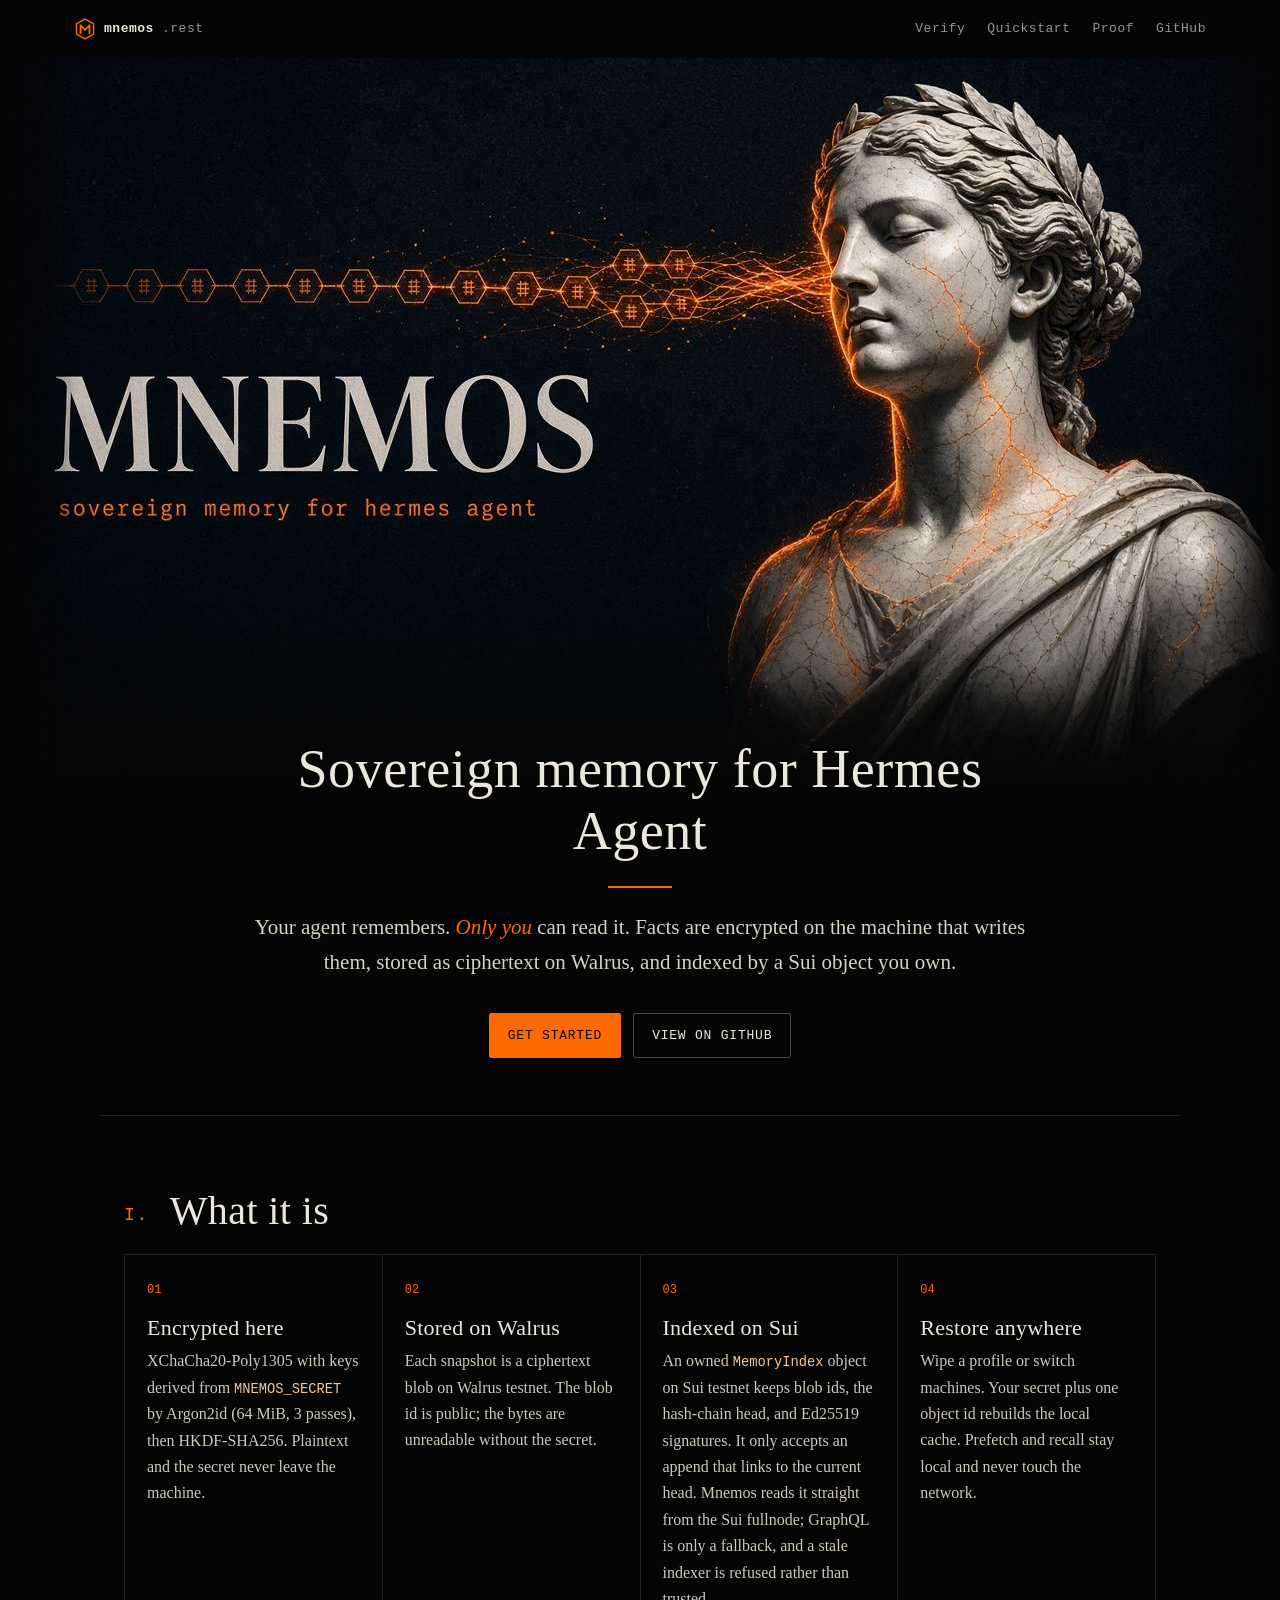
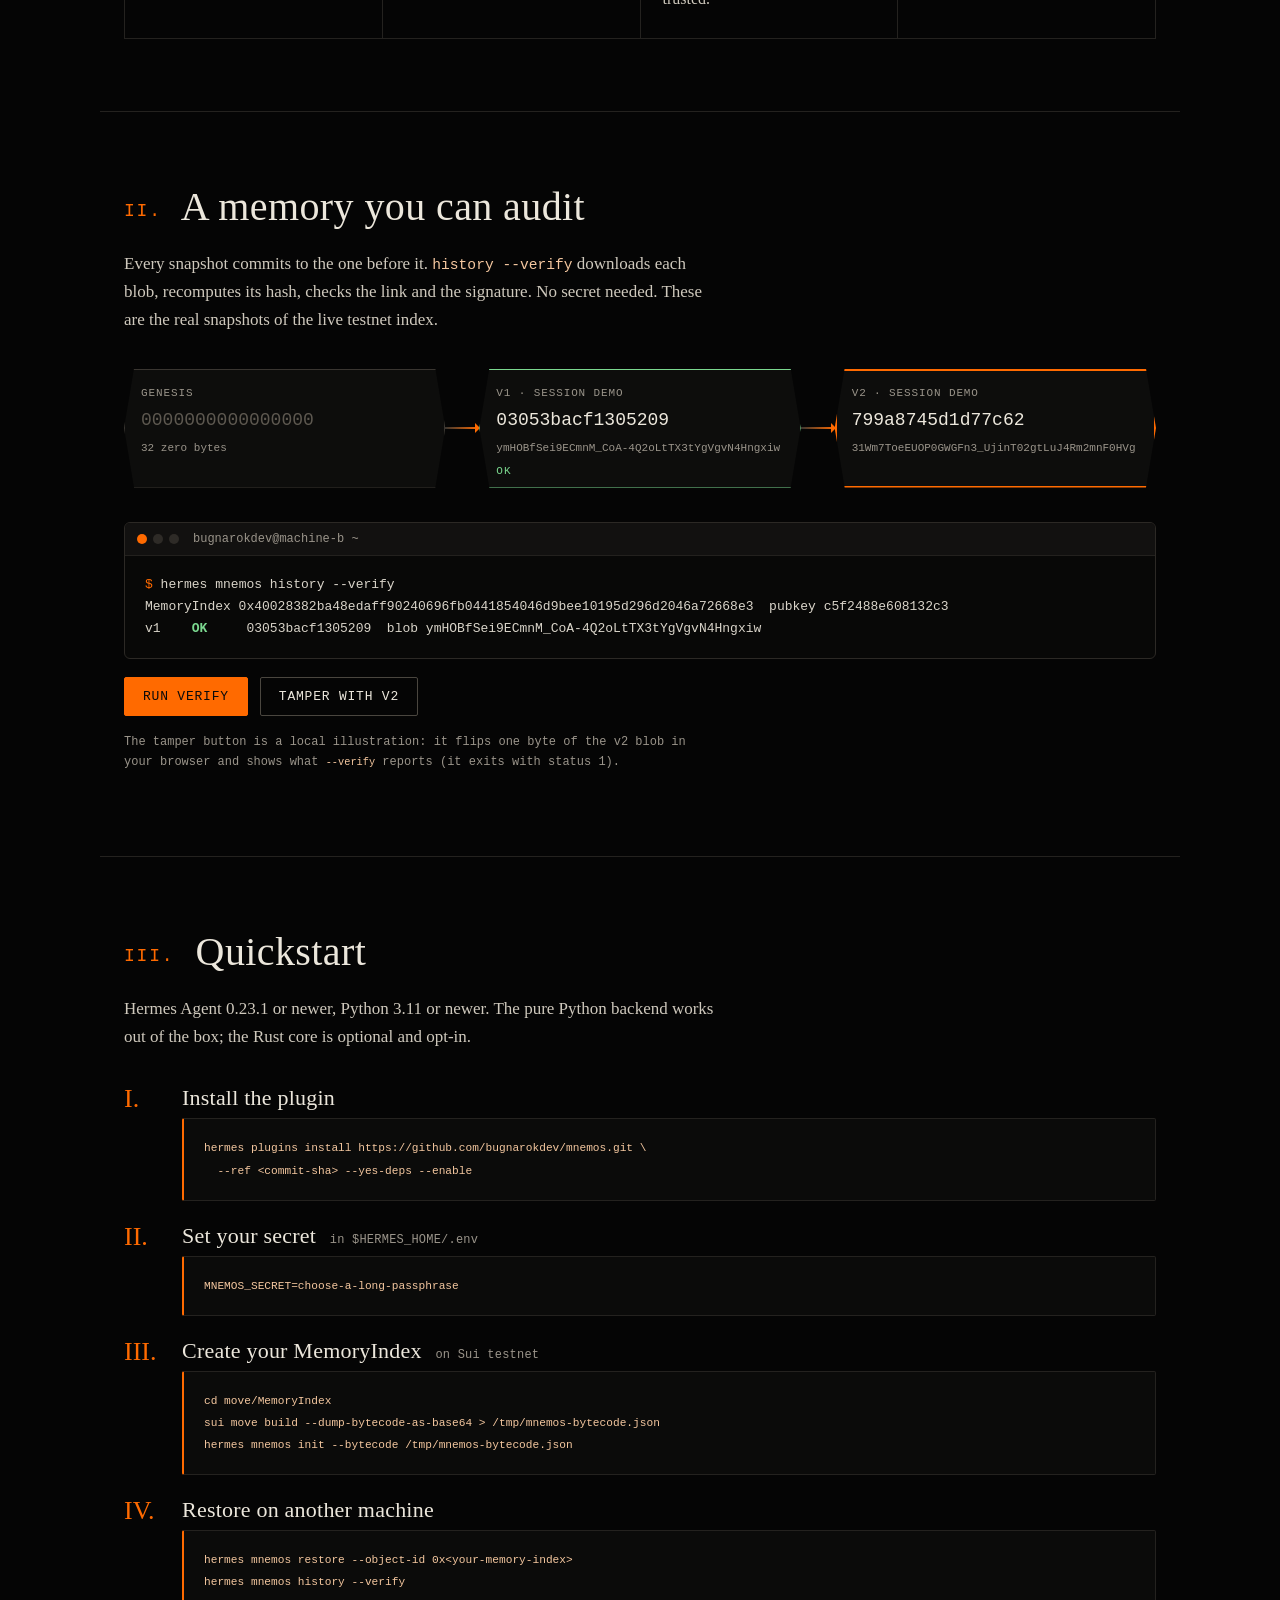
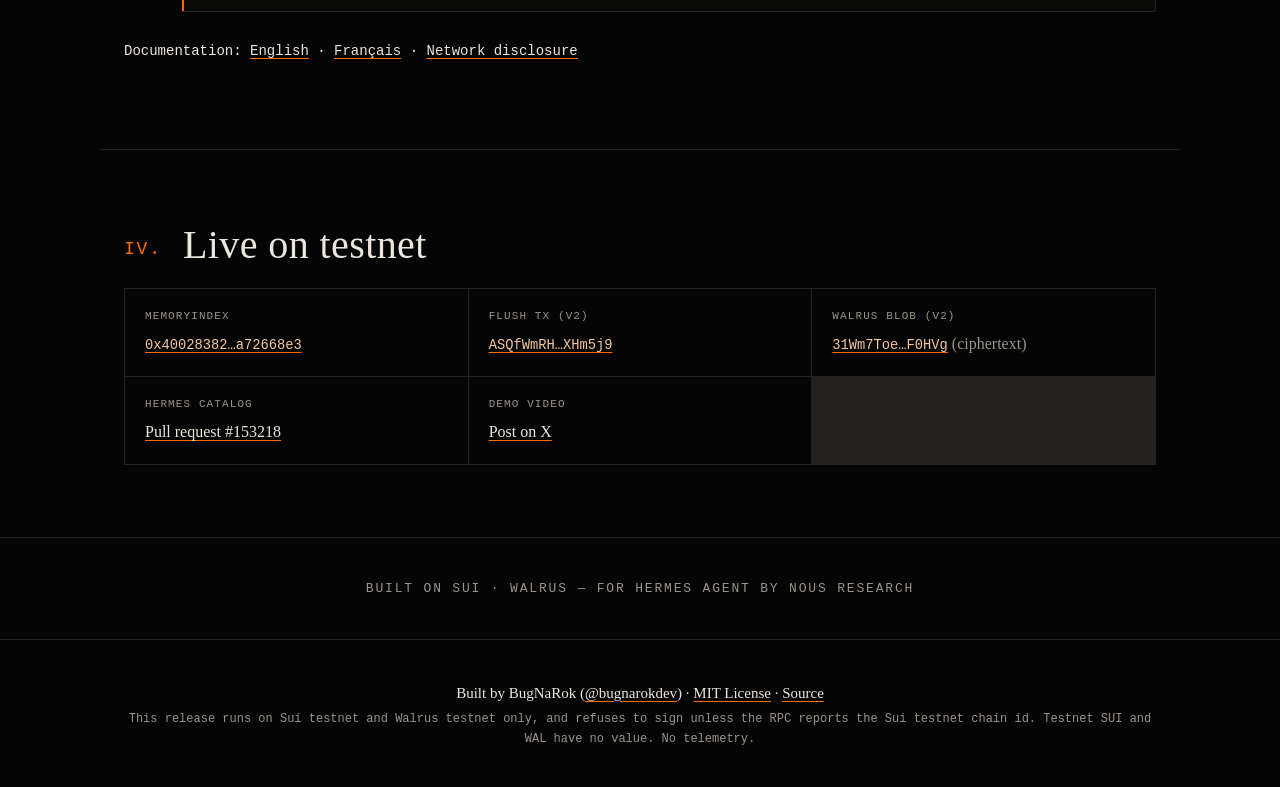
==== commit 900fee57: "Mention fullnode reads with a guarded GraphQL fallback" ====
--- a/index.html
+++ b/index.html
@@ -67,7 +67,7 @@
     </li>
     <li>
       <h3>Indexed on Sui</h3>
-      <p>An owned <code>MemoryIndex</code> object on Sui testnet keeps blob ids, the hash-chain head, and Ed25519 signatures. It only accepts an append that links to the current head.</p>
+      <p>An owned <code>MemoryIndex</code> object on Sui testnet keeps blob ids, the hash-chain head, and Ed25519 signatures. It only accepts an append that links to the current head. Mnemos reads it straight from the Sui fullnode; GraphQL is only a fallback, and a stale indexer is refused rather than trusted.</p>
     </li>
     <li>
       <h3>Restore anywhere</h3>
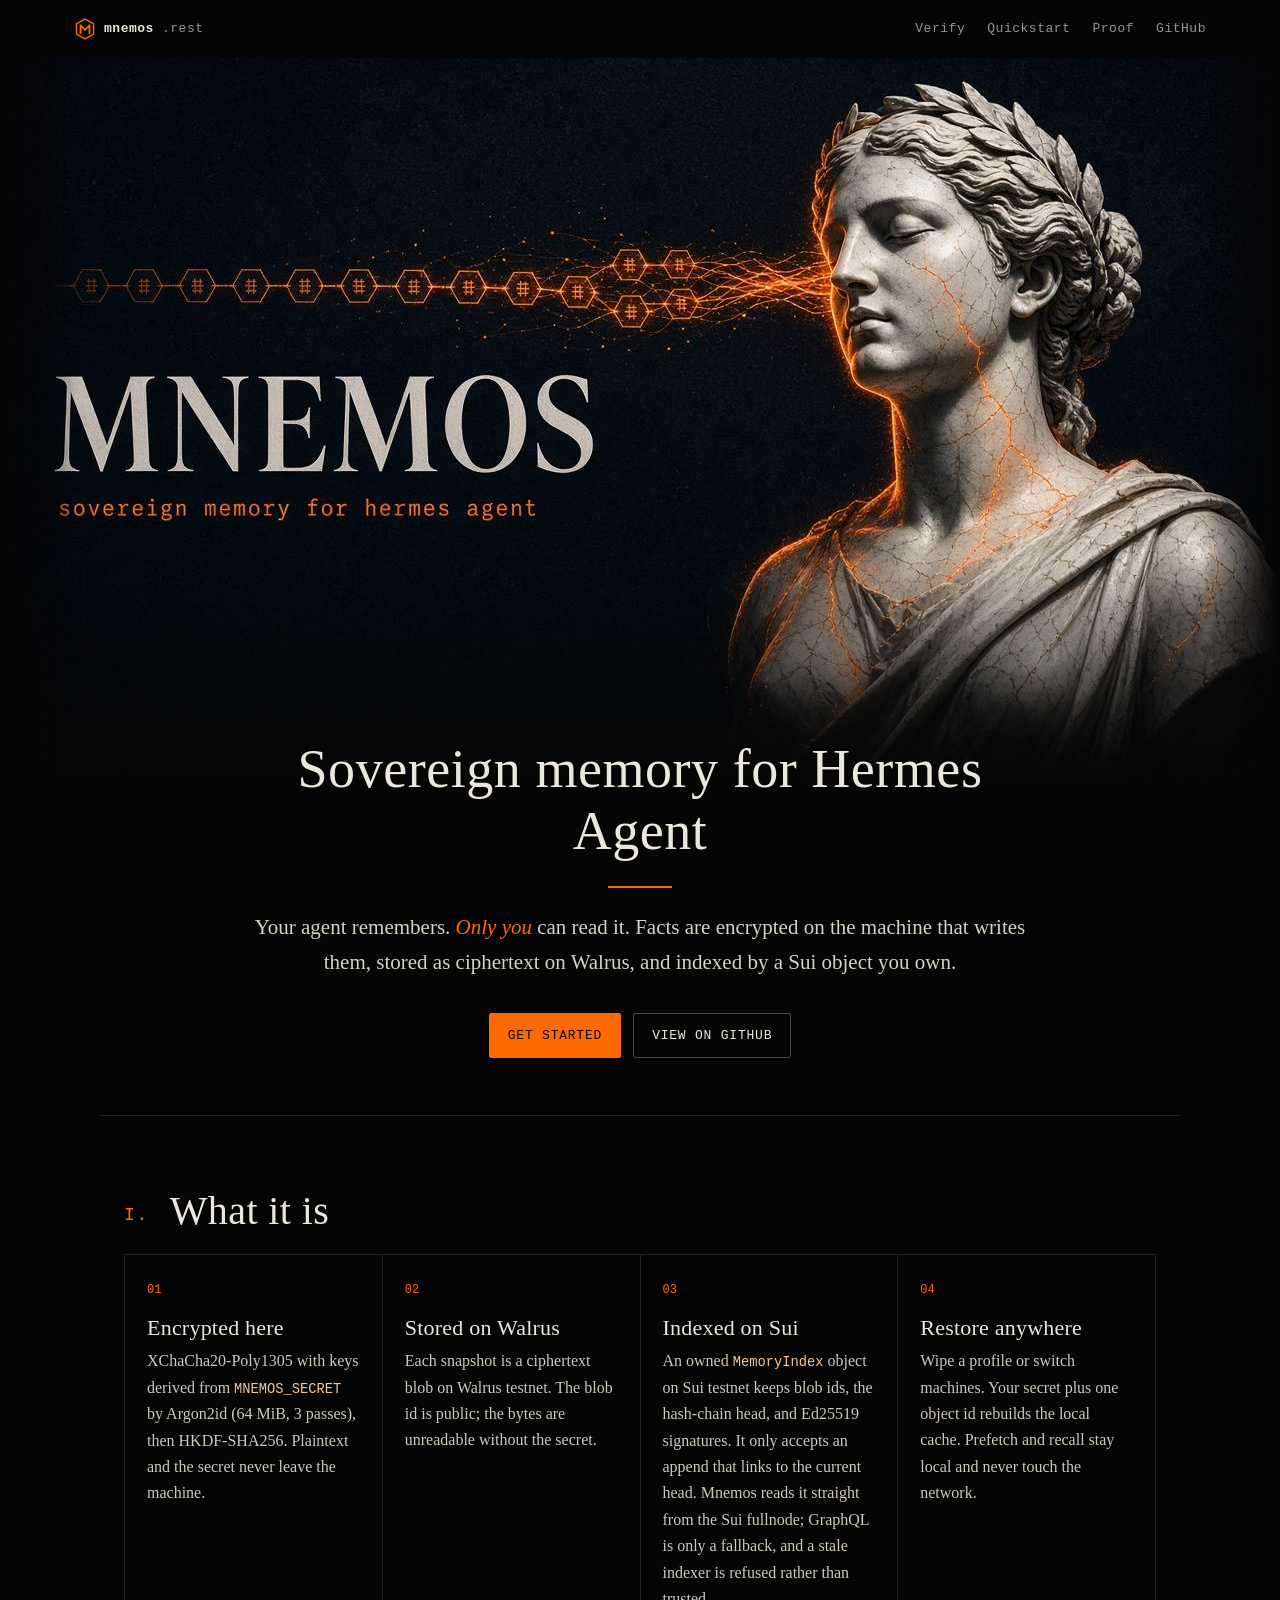
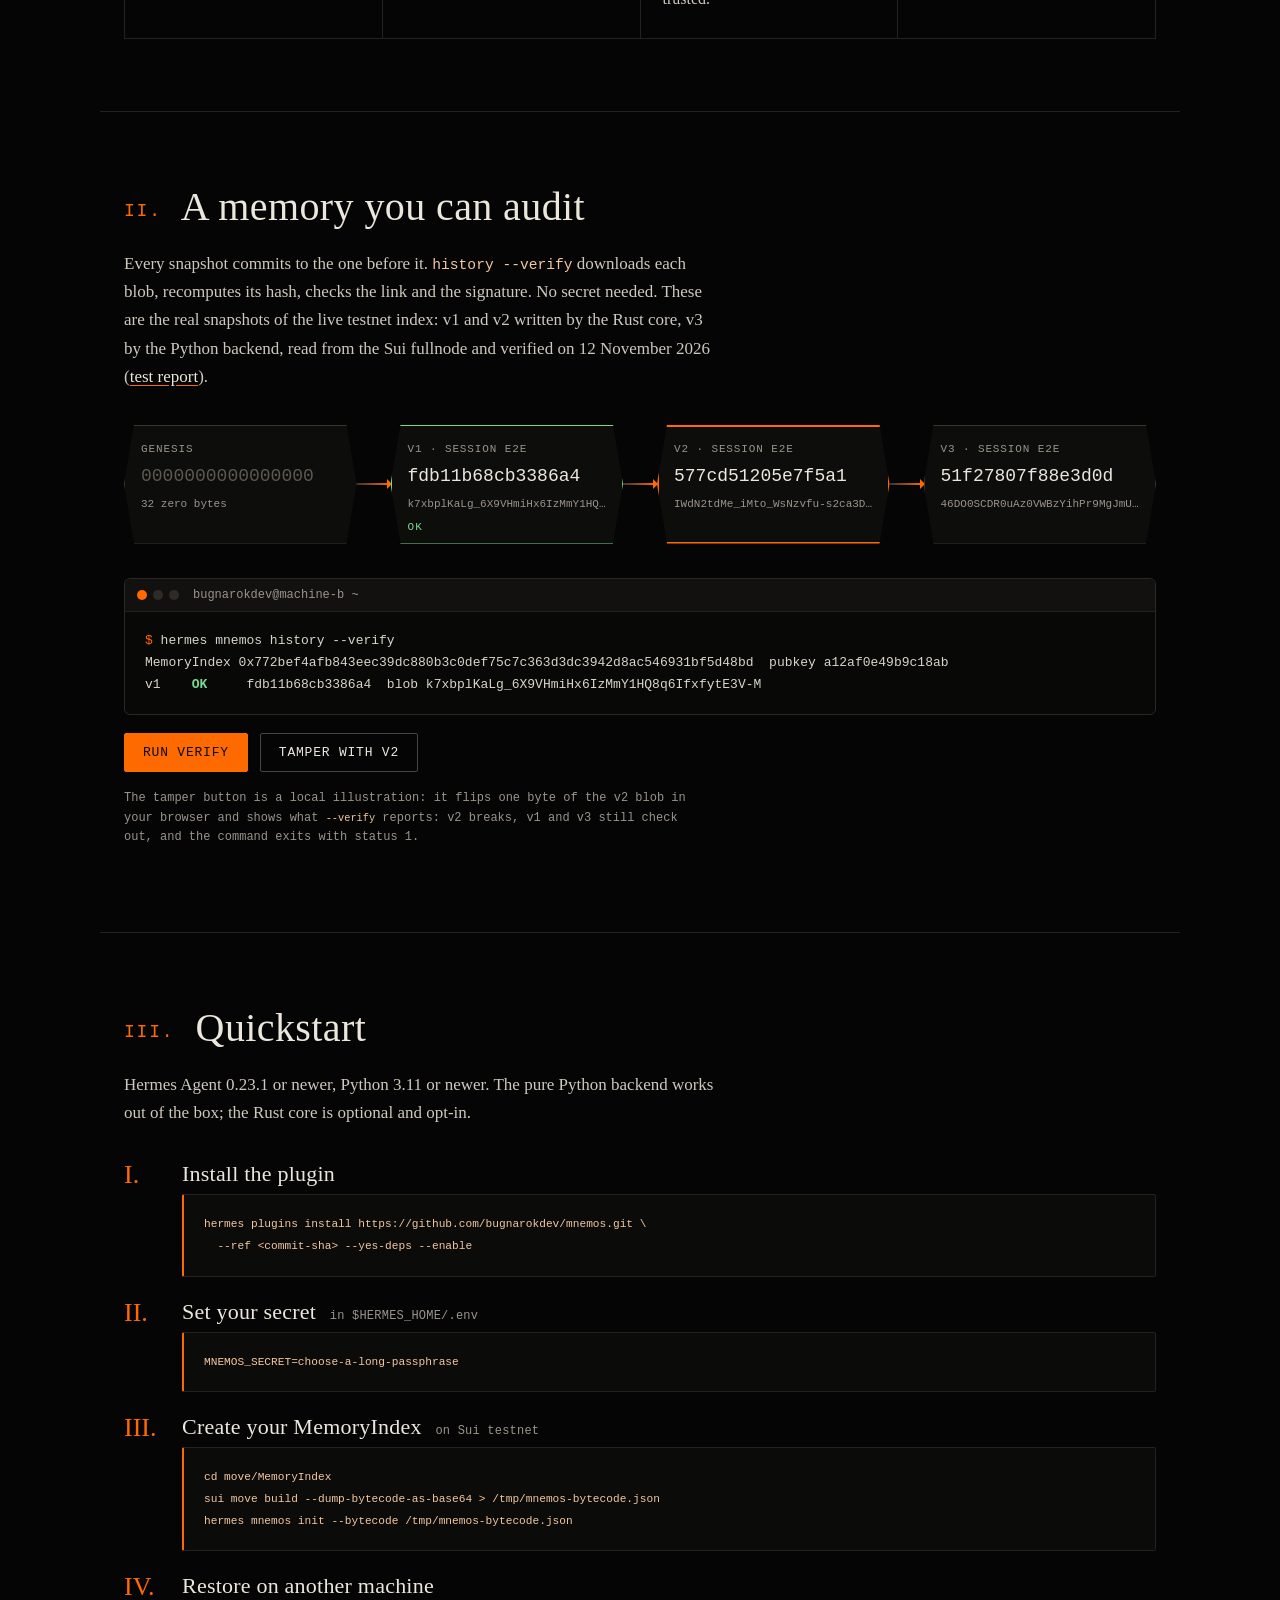
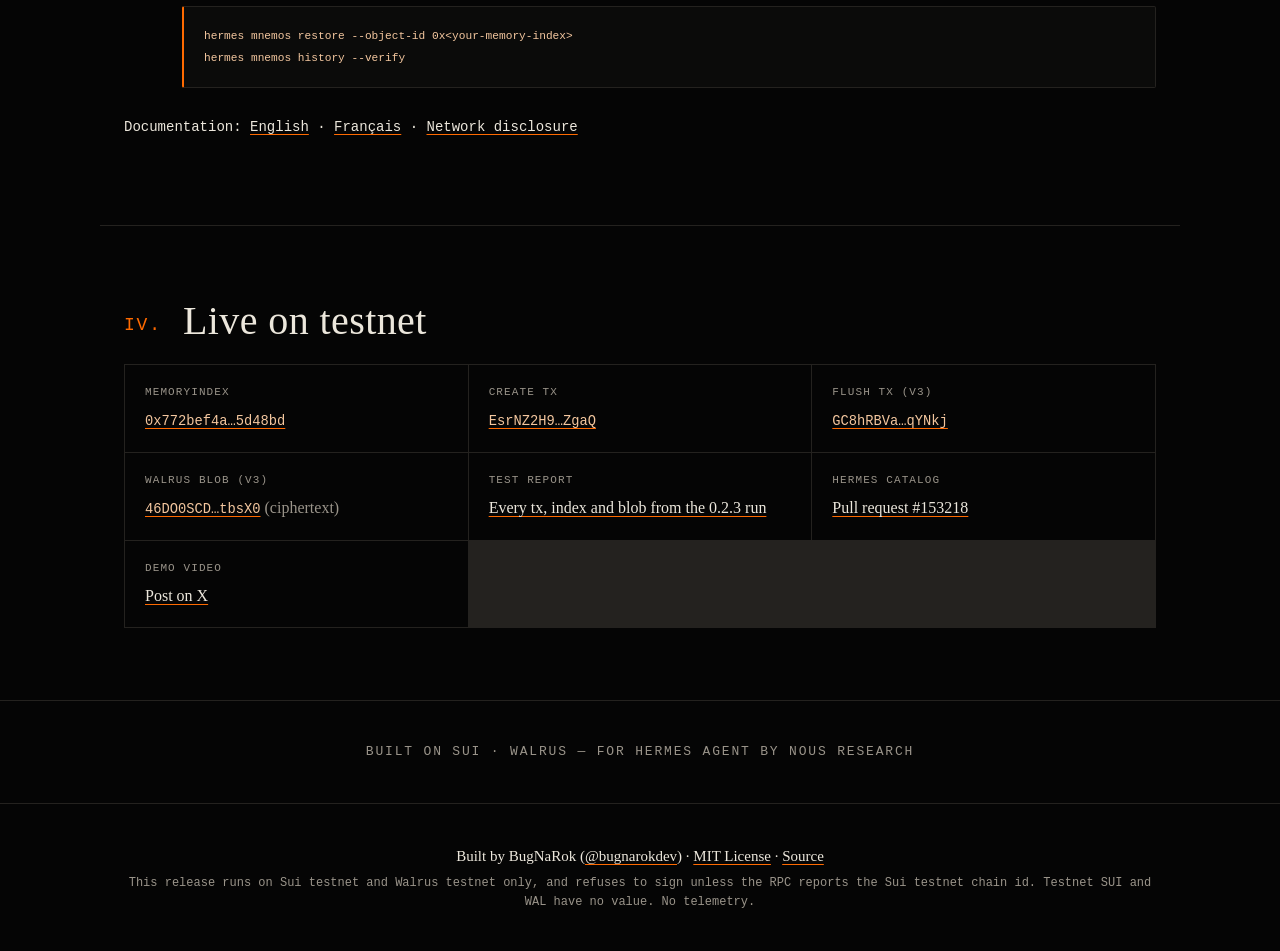
==== commit f3efa24b: "Point the live demo at the Argon2id MemoryIndex from the 0.2.3 run" ====
--- a/index.html
+++ b/index.html
@@ -78,7 +78,7 @@
 
 <section class="chain" id="chain" aria-labelledby="chain-h">
   <h2 id="chain-h"><span class="num">II.</span> A memory you can audit</h2>
-  <p class="sub">Every snapshot commits to the one before it. <code>history --verify</code> downloads each blob, recomputes its hash, checks the link and the signature. No secret needed. These are the real snapshots of the live testnet index.</p>
+  <p class="sub">Every snapshot commits to the one before it. <code>history --verify</code> downloads each blob, recomputes its hash, checks the link and the signature. No secret needed. These are the real snapshots of the live testnet index: v1 and v2 written by the Rust core, v3 by the Python backend, read from the Sui fullnode and verified on 12 November 2026 (<a href="https://github.com/bugnarokdev/mnemos/blob/main/docs/en/test-report.md" target="_blank" rel="noopener">test report</a>).</p>
 
   <div class="links" role="list" aria-label="Hash chain">
     <div class="block genesis" role="listitem">
@@ -88,16 +88,23 @@
     </div>
     <span class="arrow" aria-hidden="true"></span>
     <div class="block" role="listitem" data-v="1">
-      <span class="k">v1 · session demo</span>
-      <span class="h">03053bacf1305209</span>
-      <span class="b" title="Walrus blob id">ymHOBfSei9ECmnM_CoA-4Q2oLtTX3tYgVgvN4Hngxiw</span>
+      <span class="k">v1 · session e2e</span>
+      <span class="h">fdb11b68cb3386a4</span>
+      <span class="b" title="Walrus blob id">k7xbplKaLg_6X9VHmiHx6IzMmY1HQ8q6IfxfytE3V-M</span>
       <span class="st" aria-live="off"></span>
     </div>
     <span class="arrow" aria-hidden="true"></span>
     <div class="block" role="listitem" data-v="2">
-      <span class="k">v2 · session demo</span>
-      <span class="h">799a8745d1d77c62</span>
-      <span class="b" title="Walrus blob id">31Wm7ToeEUOP0GWGFn3_UjinT02gtLuJ4Rm2mnF0HVg</span>
+      <span class="k">v2 · session e2e</span>
+      <span class="h">577cd51205e7f5a1</span>
+      <span class="b" title="Walrus blob id">IWdN2tdMe_iMto_WsNzvfu-s2ca3DIdgA38abPxpCXg</span>
+      <span class="st" aria-live="off"></span>
+    </div>
+    <span class="arrow" aria-hidden="true"></span>
+    <div class="block" role="listitem" data-v="3">
+      <span class="k">v3 · session e2e</span>
+      <span class="h">51f27807f88e3d0d</span>
+      <span class="b" title="Walrus blob id">46DO0SCDR0uAz0VWBzYihPr9MgJmUzeNdfEATmtbsX0</span>
       <span class="st" aria-live="off"></span>
     </div>
   </div>
@@ -105,16 +112,17 @@
   <div class="term" role="region" aria-label="Terminal">
     <div class="bar"><i></i><i></i><i></i><span>bugnarokdev@machine-b ~</span></div>
 <pre id="out" aria-live="polite"><span class="p">$</span> hermes mnemos history --verify
-MemoryIndex 0x40028382ba48edaff90240696fb0441854046d9bee10195d296d2046a72668e3  pubkey c5f2488e608132c3
-v1    <b class="ok">OK</b>     03053bacf1305209  blob ymHOBfSei9ECmnM_CoA-4Q2oLtTX3tYgVgvN4Hngxiw
-v2    <b class="ok">OK</b>     799a8745d1d77c62  blob 31Wm7ToeEUOP0GWGFn3_UjinT02gtLuJ4Rm2mnF0HVg
-<b class="ok">OK: 2 versions verified</b></pre>
+MemoryIndex 0x772bef4afb843eec39dc880b3c0def75c7c363d3dc3942d8ac546931bf5d48bd  pubkey a12af0e49b9c18ab
+v1    <b class="ok">OK</b>     fdb11b68cb3386a4  blob k7xbplKaLg_6X9VHmiHx6IzMmY1HQ8q6IfxfytE3V-M
+v2    <b class="ok">OK</b>     577cd51205e7f5a1  blob IWdN2tdMe_iMto_WsNzvfu-s2ca3DIdgA38abPxpCXg
+v3    <b class="ok">OK</b>     51f27807f88e3d0d  blob 46DO0SCDR0uAz0VWBzYihPr9MgJmUzeNdfEATmtbsX0
+<b class="ok">OK: 3 versions verified</b></pre>
   </div>
   <p class="controls">
     <button type="button" id="run" class="btn">Run verify</button>
     <button type="button" id="tamper" class="btn ghost" aria-pressed="false">Tamper with v2</button>
   </p>
-  <p class="note">The tamper button is a local illustration: it flips one byte of the v2 blob in your browser and shows what <code>--verify</code> reports (it exits with status 1).</p>
+  <p class="note">The tamper button is a local illustration: it flips one byte of the v2 blob in your browser and shows what <code>--verify</code> reports: v2 breaks, v1 and v3 still check out, and the command exits with status 1.</p>
 </section>
 
 <section class="quick" id="quickstart" aria-labelledby="qs">
@@ -148,9 +156,11 @@
 <section class="proof" id="proof" aria-labelledby="pf">
   <h2 id="pf"><span class="num">IV.</span> Live on testnet</h2>
   <dl>
-    <div><dt>MemoryIndex</dt><dd><a href="https://testnet.suivision.xyz/object/0x40028382ba48edaff90240696fb0441854046d9bee10195d296d2046a72668e3" target="_blank" rel="noopener noreferrer"><code>0x40028382…a72668e3</code></a></dd></div>
-    <div><dt>Flush tx (v2)</dt><dd><a href="https://testnet.suivision.xyz/txblock/ASQfWmRHPvsRpGXAr69Sm8WX4dKEqcAy5w2LnbXHm5j9" target="_blank" rel="noopener noreferrer"><code>ASQfWmRH…XHm5j9</code></a></dd></div>
-    <div><dt>Walrus blob (v2)</dt><dd><a href="https://aggregator.walrus-testnet.walrus.space/v1/blobs/31Wm7ToeEUOP0GWGFn3_UjinT02gtLuJ4Rm2mnF0HVg" target="_blank" rel="noopener noreferrer"><code>31Wm7Toe…F0HVg</code></a> <span class="dim">(ciphertext)</span></dd></div>
+    <div><dt>MemoryIndex</dt><dd><a href="https://testnet.suivision.xyz/object/0x772bef4afb843eec39dc880b3c0def75c7c363d3dc3942d8ac546931bf5d48bd" target="_blank" rel="noopener noreferrer"><code>0x772bef4a…5d48bd</code></a></dd></div>
+    <div><dt>Create tx</dt><dd><a href="https://testnet.suivision.xyz/txblock/EsrNZ2H9n1LBDFNquubJRsjMTDxhGxockYcaShJyZgaQ" target="_blank" rel="noopener noreferrer"><code>EsrNZ2H9…ZgaQ</code></a></dd></div>
+    <div><dt>Flush tx (v3)</dt><dd><a href="https://testnet.suivision.xyz/txblock/GC8hRBVa6qcyRbPxjfj6n6a5ZcRWzCHdqCpSfTmqYNkj" target="_blank" rel="noopener noreferrer"><code>GC8hRBVa…qYNkj</code></a></dd></div>
+    <div><dt>Walrus blob (v3)</dt><dd><a href="https://aggregator.walrus-testnet.walrus.space/v1/blobs/46DO0SCDR0uAz0VWBzYihPr9MgJmUzeNdfEATmtbsX0" target="_blank" rel="noopener noreferrer"><code>46DO0SCD…tbsX0</code></a> <span class="dim">(ciphertext)</span></dd></div>
+    <div><dt>Test report</dt><dd><a href="https://github.com/bugnarokdev/mnemos/blob/main/docs/en/test-report.md" target="_blank" rel="noopener">Every tx, index and blob from the 0.2.3 run</a></dd></div>
     <div><dt>Hermes catalog</dt><dd><a href="https://github.com/NousResearch/hermes-agent/pull/153218" target="_blank" rel="noopener noreferrer">Pull request #153218</a></dd></div>
     <div><dt>Demo video</dt><dd><a href="https://x.com/bugnarokdev/status/2120415906962583646" target="_blank" rel="noopener noreferrer">Post on X</a></dd></div>
   </dl>
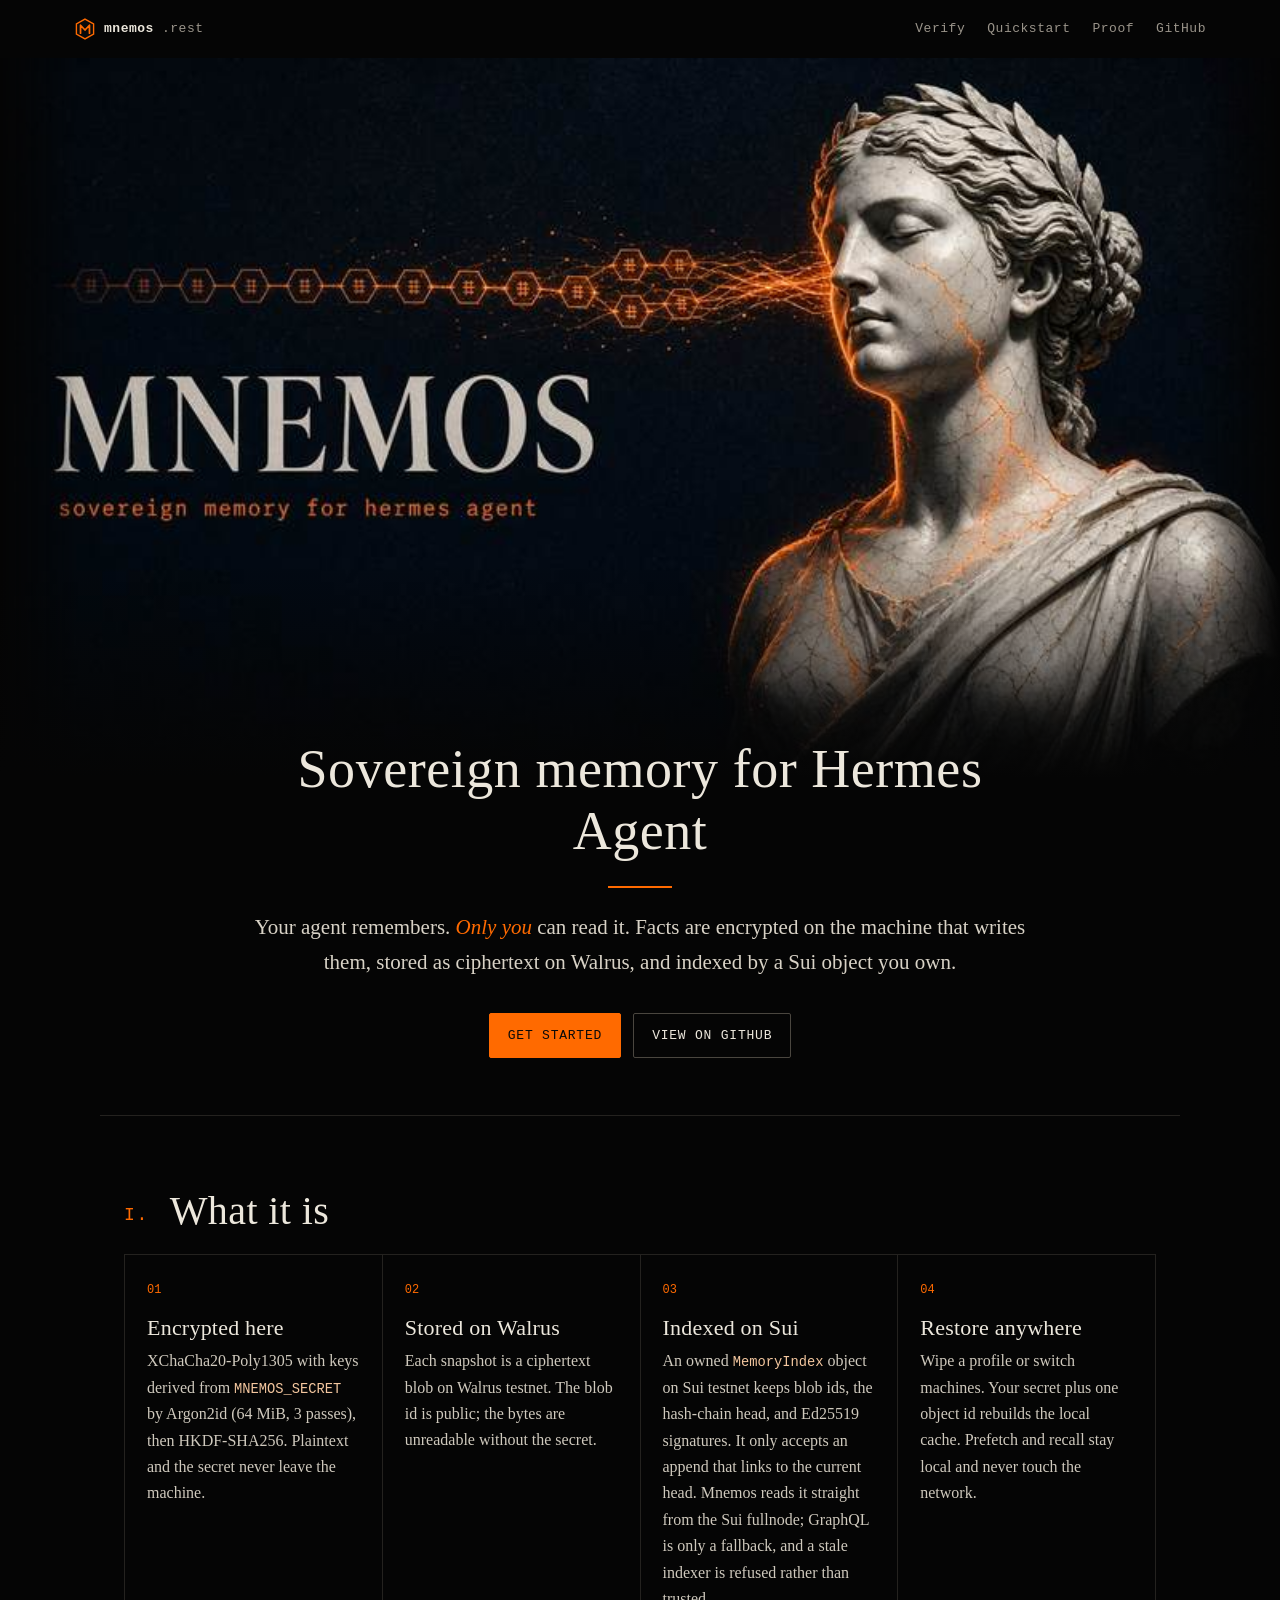
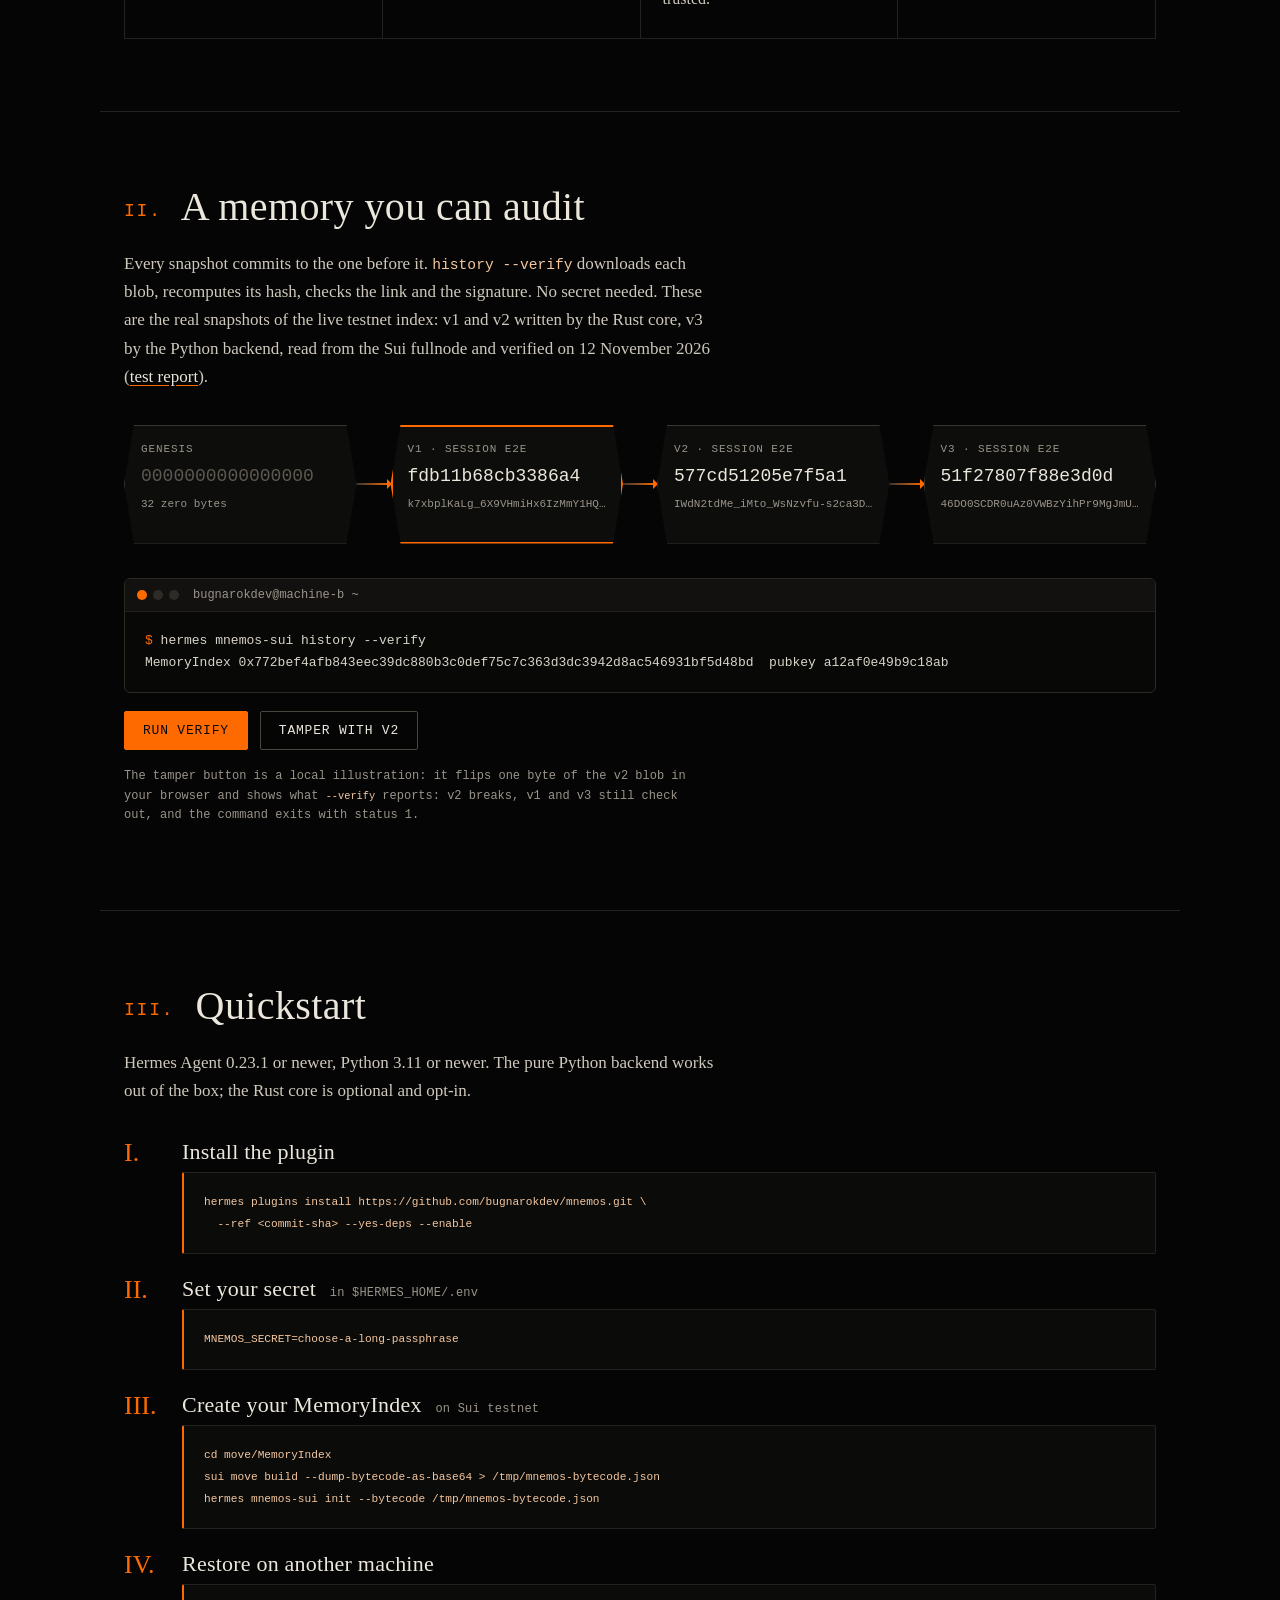
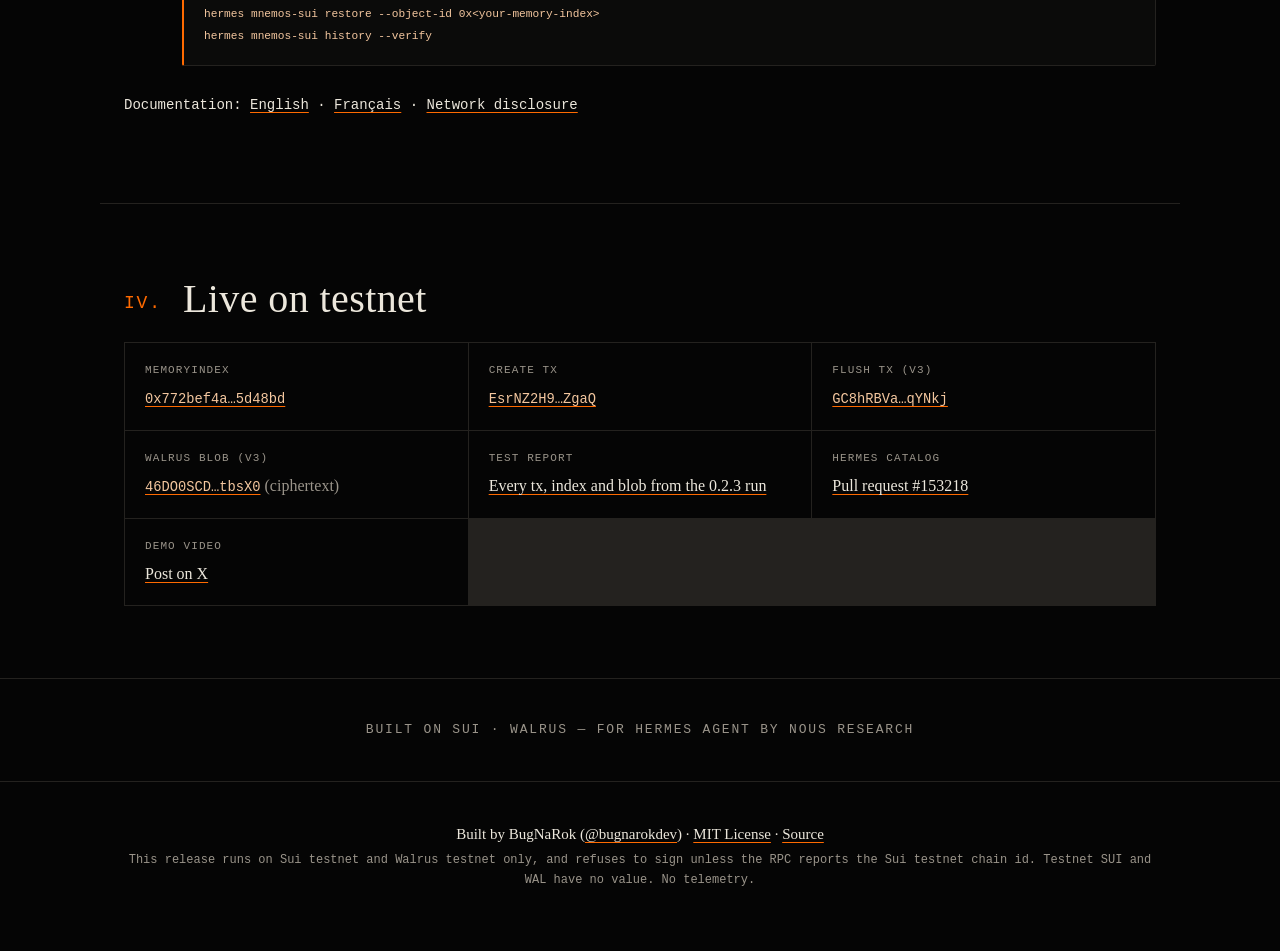
==== commit 039faac2: "Use hermes mnemos-sui in the install and history commands" ====
--- a/index.html
+++ b/index.html
@@ -111,7 +111,7 @@
 
   <div class="term" role="region" aria-label="Terminal">
     <div class="bar"><i></i><i></i><i></i><span>bugnarokdev@machine-b ~</span></div>
-<pre id="out" aria-live="polite"><span class="p">$</span> hermes mnemos history --verify
+<pre id="out" aria-live="polite"><span class="p">$</span> hermes mnemos-sui history --verify
 MemoryIndex 0x772bef4afb843eec39dc880b3c0def75c7c363d3dc3942d8ac546931bf5d48bd  pubkey a12af0e49b9c18ab
 v1    <b class="ok">OK</b>     fdb11b68cb3386a4  blob k7xbplKaLg_6X9VHmiHx6IzMmY1HQ8q6IfxfytE3V-M
 v2    <b class="ok">OK</b>     577cd51205e7f5a1  blob IWdN2tdMe_iMto_WsNzvfu-s2ca3DIdgA38abPxpCXg
@@ -142,12 +142,12 @@
       <h3>Create your MemoryIndex <span class="dim">on Sui testnet</span></h3>
 <pre><code>cd move/MemoryIndex
 sui move build --dump-bytecode-as-base64 &gt; /tmp/mnemos-bytecode.json
-hermes mnemos init --bytecode /tmp/mnemos-bytecode.json</code></pre>
+hermes mnemos-sui init --bytecode /tmp/mnemos-bytecode.json</code></pre>
     </li>
     <li>
       <h3>Restore on another machine</h3>
-<pre><code>hermes mnemos restore --object-id 0x&lt;your-memory-index&gt;
-hermes mnemos history --verify</code></pre>
+<pre><code>hermes mnemos-sui restore --object-id 0x&lt;your-memory-index&gt;
+hermes mnemos-sui history --verify</code></pre>
     </li>
   </ol>
   <p class="docs">Documentation: <a href="https://github.com/bugnarokdev/mnemos/tree/main/docs/en" target="_blank" rel="noopener noreferrer">English</a> · <a href="https://github.com/bugnarokdev/mnemos/tree/main/docs/fr" hreflang="fr" target="_blank" rel="noopener noreferrer">Français</a> · <a href="https://github.com/bugnarokdev/mnemos#network-disclosure" target="_blank" rel="noopener noreferrer">Network disclosure</a></p>
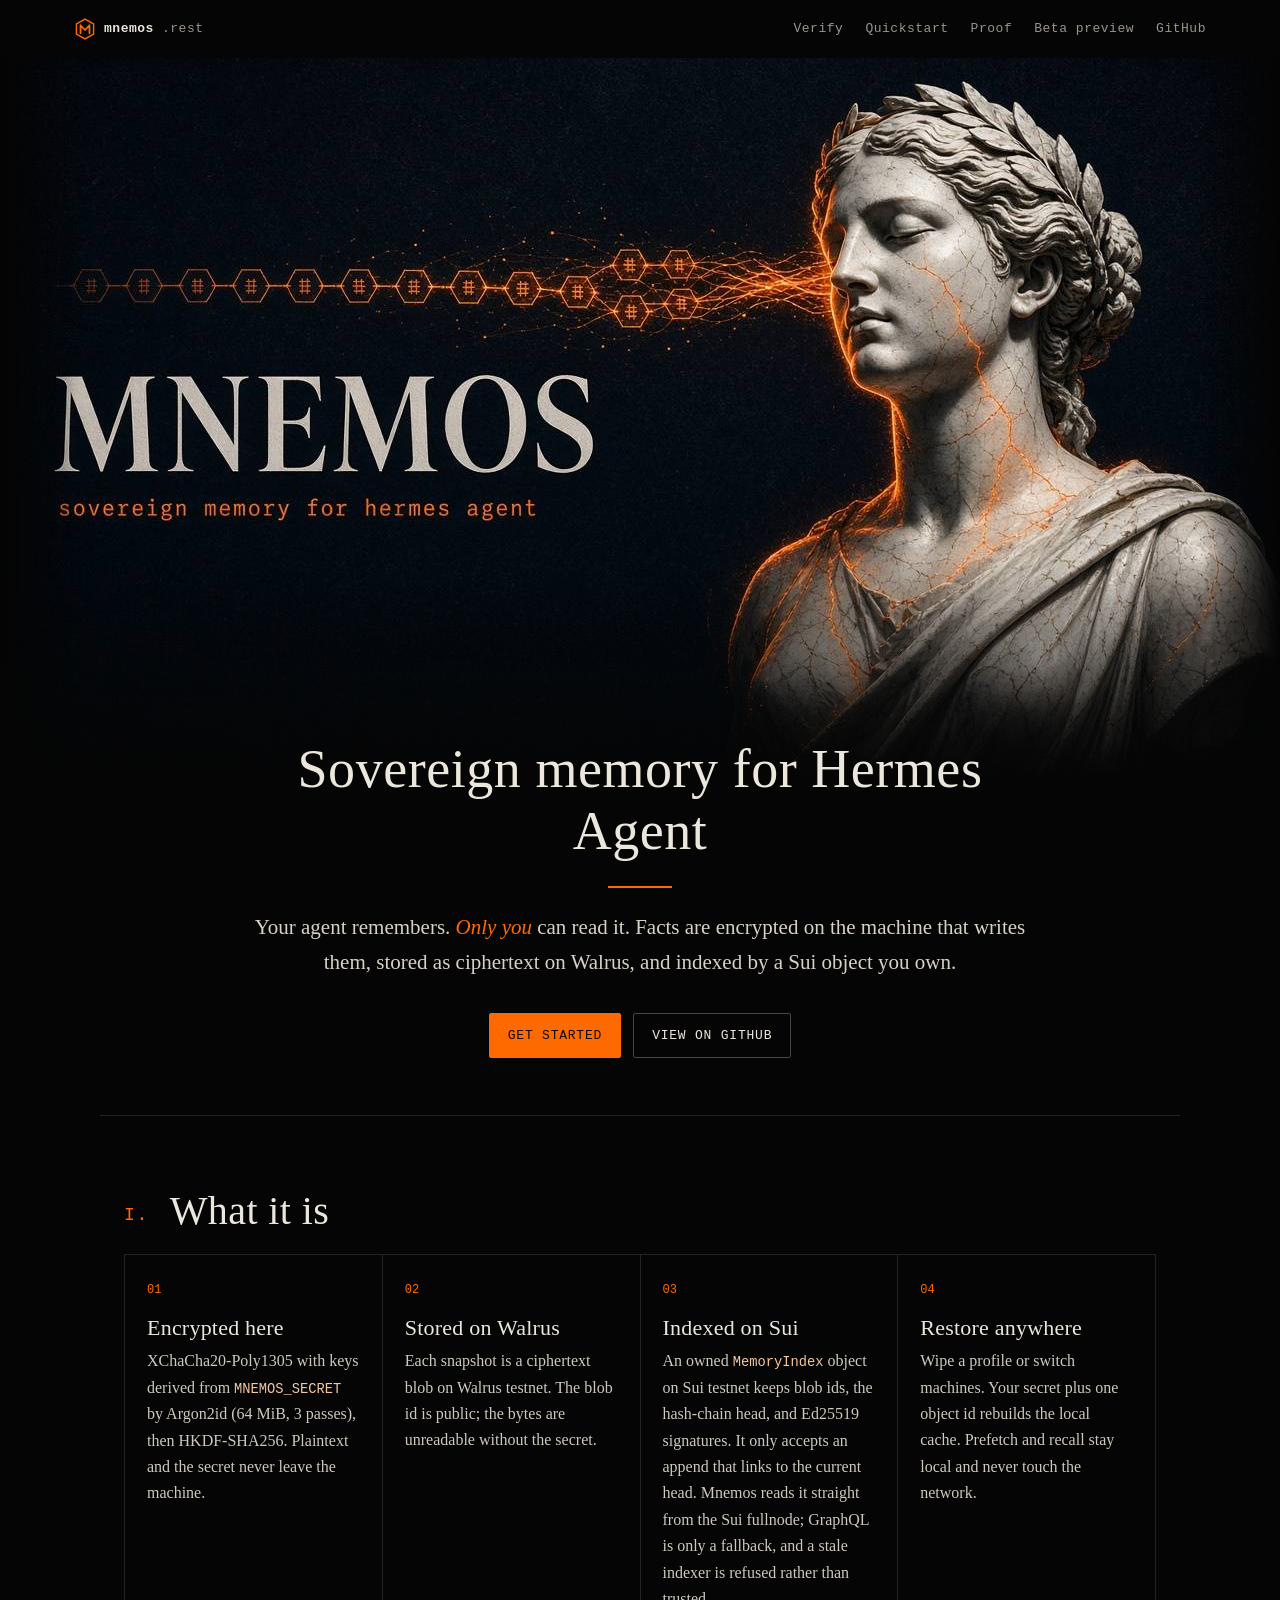
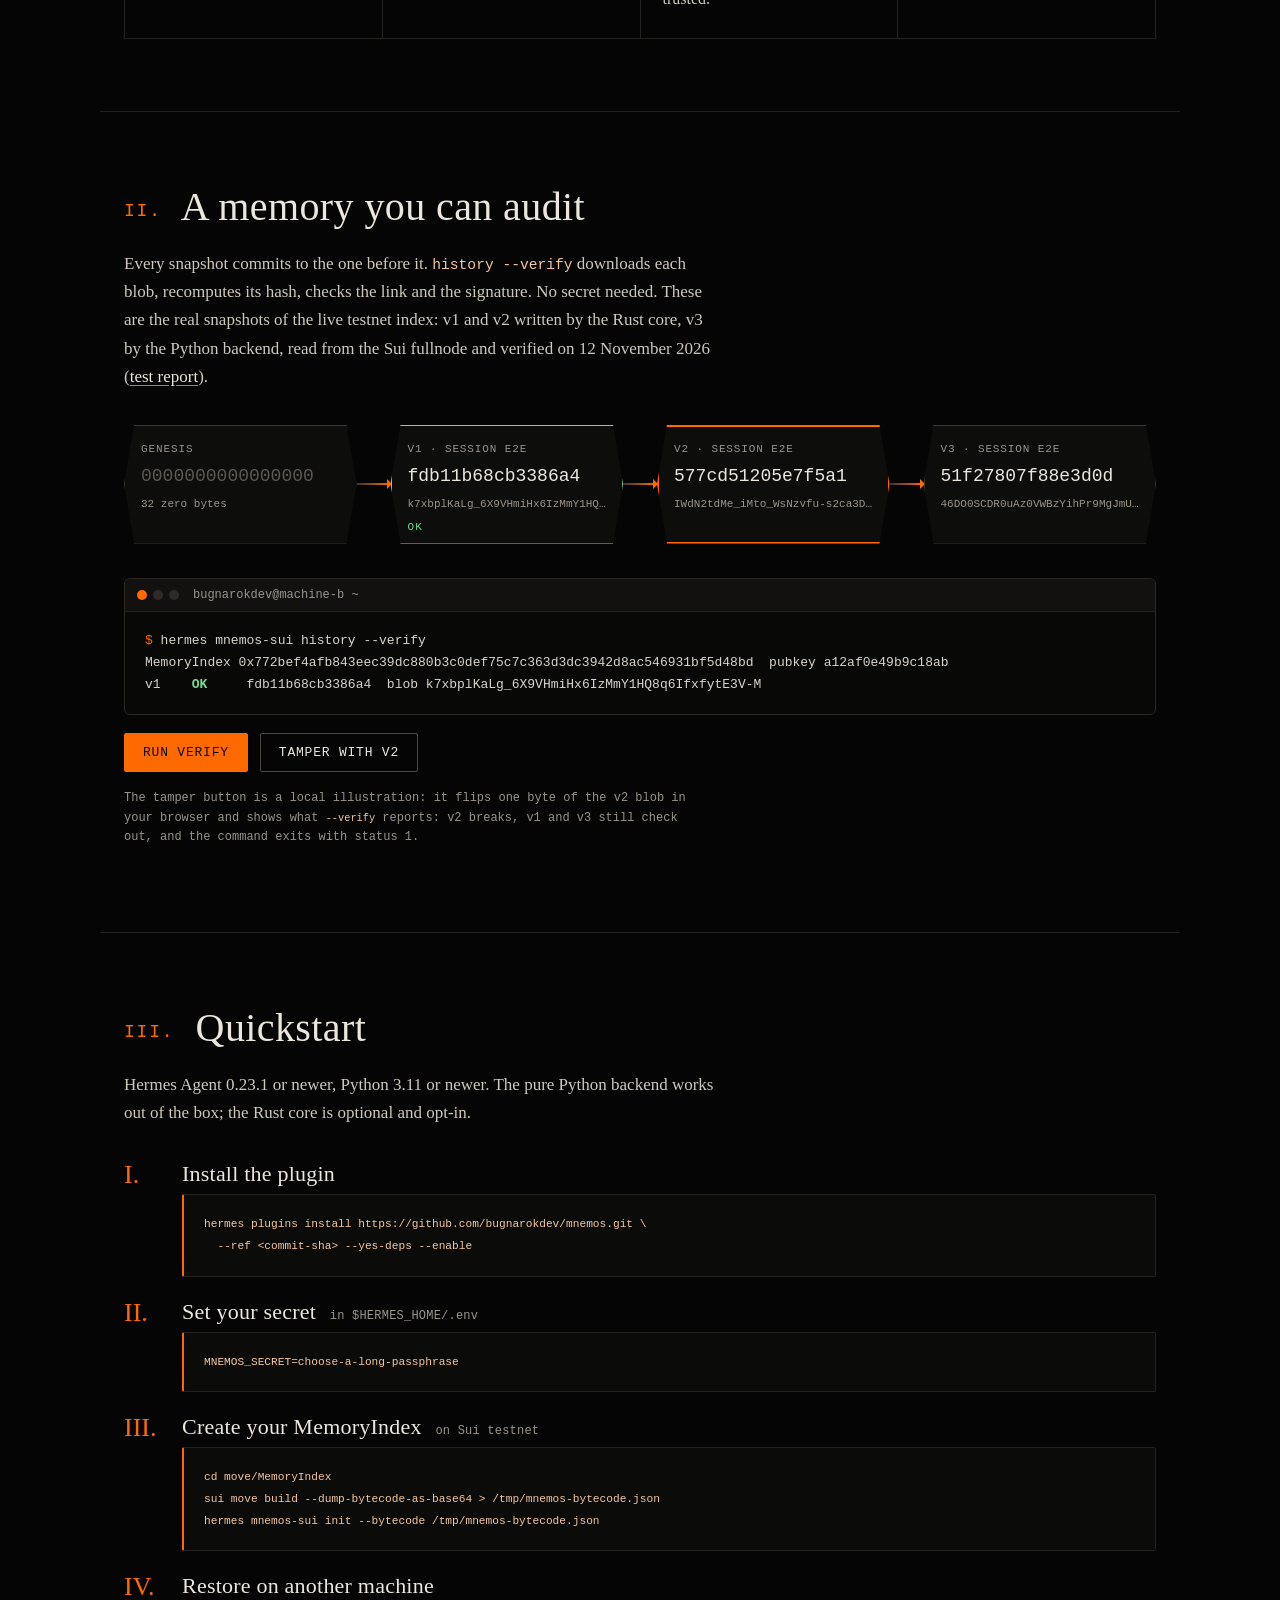
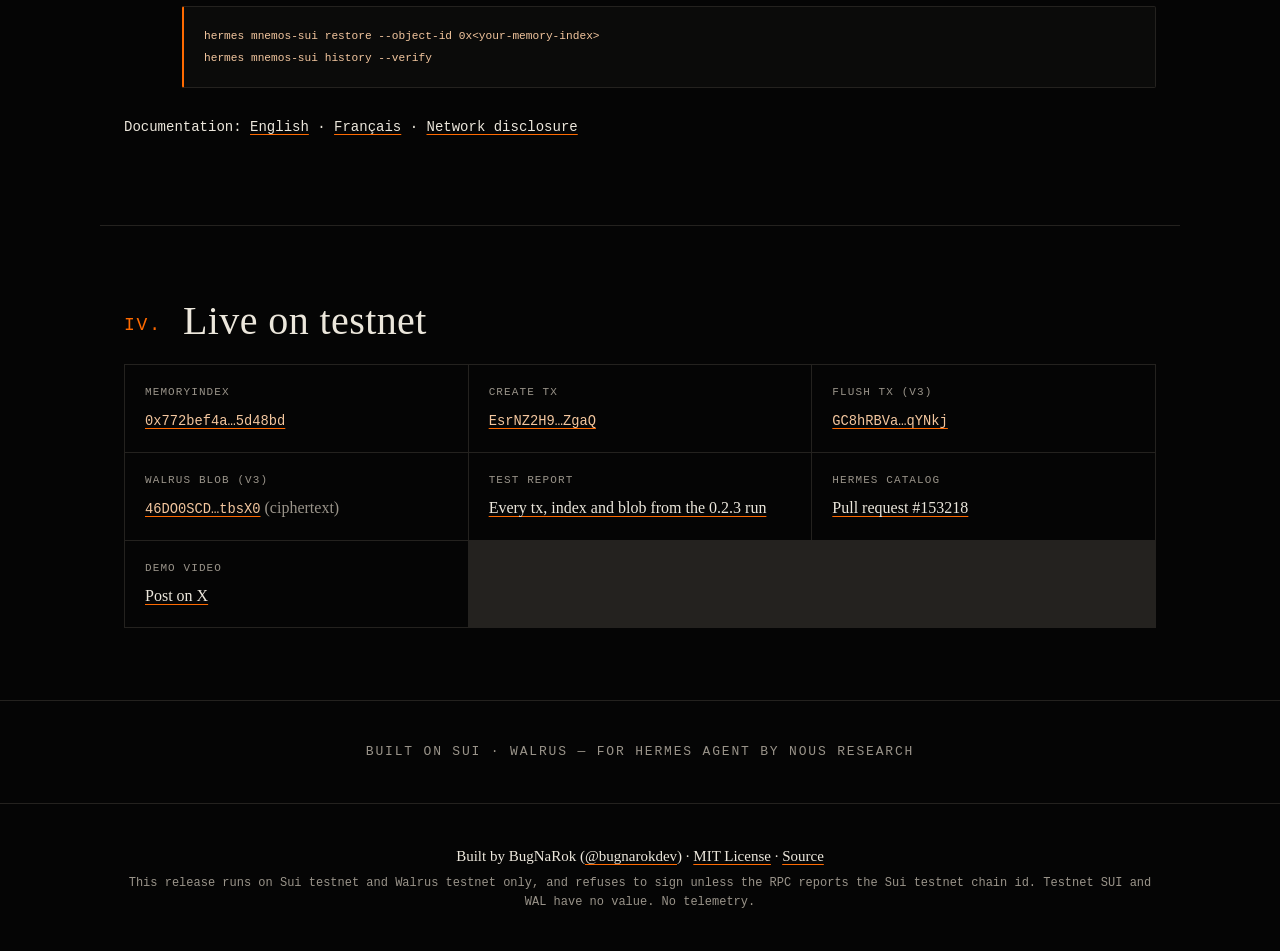
==== commit 0252f154: "Add a BETA (testnet preview) page for the Seal coop mode at /beta/" ====
--- a/index.html
+++ b/index.html
@@ -33,6 +33,7 @@
       <li><a href="#chain">Verify</a></li>
       <li><a href="#quickstart">Quickstart</a></li>
       <li><a href="#proof">Proof</a></li>
+      <li><a href="beta/">Beta preview</a></li>
       <li><a href="https://github.com/bugnarokdev/mnemos" target="_blank" rel="noopener noreferrer">GitHub</a></li>
     </ul>
   </nav>
--- a/style.css
+++ b/style.css
@@ -36,7 +36,7 @@
 }
 .brand { display: inline-flex; align-items: center; gap: 8px; text-decoration: none; font-weight: 600; }
 .top ul { display: flex; gap: 22px; list-style: none; margin: 0; padding: 0; }
-.top ul a { text-decoration: none; color: var(--mute); }
+.top ul a { text-decoration: none; color: var(--mute); white-space: nowrap; }
 .top ul a:hover { color: var(--or); }
 
 .cover { margin: 0 auto; position: relative; width: 100%; max-width: min(1600px, calc(88vh * 16 / 9)); }
@@ -124,9 +124,35 @@
 footer p { margin: .3em 0; }
 footer .dim { font-family: var(--mono); font-size: 12px; }
 
+.page-beta main section { border-top: 0; padding-top: 40px; }
+.page-beta h1 { font-size: clamp(32px, 4.4vw, 52px); }
+.page-beta h1::after { margin-left: 0; }
+.page-beta h2 { font-size: 22px; margin: 0 0 .35em; }
+.back { font-family: var(--mono); font-size: 13px; margin: 0 0 1.6em; }
+.back a { color: var(--mute); text-decoration: none; }
+.back a:hover { color: var(--or); }
+.beta .tag { font-family: var(--mono); font-size: 11px; letter-spacing: .12em; text-transform: uppercase; color: #0a0a0a; background: var(--or); padding: 4px 8px; border-radius: 2px; vertical-align: middle; margin-left: .6em; white-space: nowrap; }
+.warn { border: 1px solid var(--or); border-left-width: 3px; background: rgba(255,106,0,.06); padding: 14px 18px; margin: 0 0 2em; font-size: 16px; color: #d8d2c6; max-width: 80ch; }
+.warn strong { color: var(--or); font-family: var(--mono); font-size: 13px; letter-spacing: .1em; margin-right: .4em; }
+.beta .grid { margin-bottom: 28px; }
+pre .c { color: #6f6a61; }
+.cols { display: grid; grid-template-columns: repeat(auto-fit, minmax(300px, 1fr)); gap: 32px; margin: 36px 0 28px; }
+.cols p { margin: 0; color: #cfc9bd; font-size: 16px; }
+.facts { margin: 0 0 40px; display: grid; grid-template-columns: repeat(auto-fit, minmax(220px, 1fr)); gap: 1px; background: var(--line); border: 1px solid var(--line); }
+.facts div { background: var(--bg); padding: 16px 18px; }
+.rm-h .dim { font-family: var(--mono); font-size: 12px; margin-left: 8px; }
+.roadmap { list-style: none; margin: 0; padding: 0; margin-left: 5px; border-left: 1px solid #3a3631; }
+.roadmap li { position: relative; padding: 0 0 18px 22px; color: #cfc9bd; font-size: 16px; max-width: 80ch; }
+.roadmap li::after { content: ""; position: absolute; left: -5px; top: 9px; width: 9px; height: 9px; border: 1px solid var(--or); background: var(--bg); border-radius: 50%; }
+.roadmap li.done::after { background: var(--or); }
+.roadmap b { color: var(--ink); font-weight: 600; }
+
 @media (max-width: 720px) {
   .top ul { gap: 14px; }
   .top ul li:nth-child(3) { display: none; }
+  .top { flex-wrap: wrap; row-gap: 6px; }
+  .top ul { flex-wrap: wrap; row-gap: 4px; }
+  .beta .tag { display: inline-block; margin: .5em 0 0; }
   .intro { margin-top: -10px; }
   .links { flex-direction: column; }
   .arrow { width: 2px; height: 22px; flex-basis: 22px; background: linear-gradient(#3a3631, var(--or)); }
